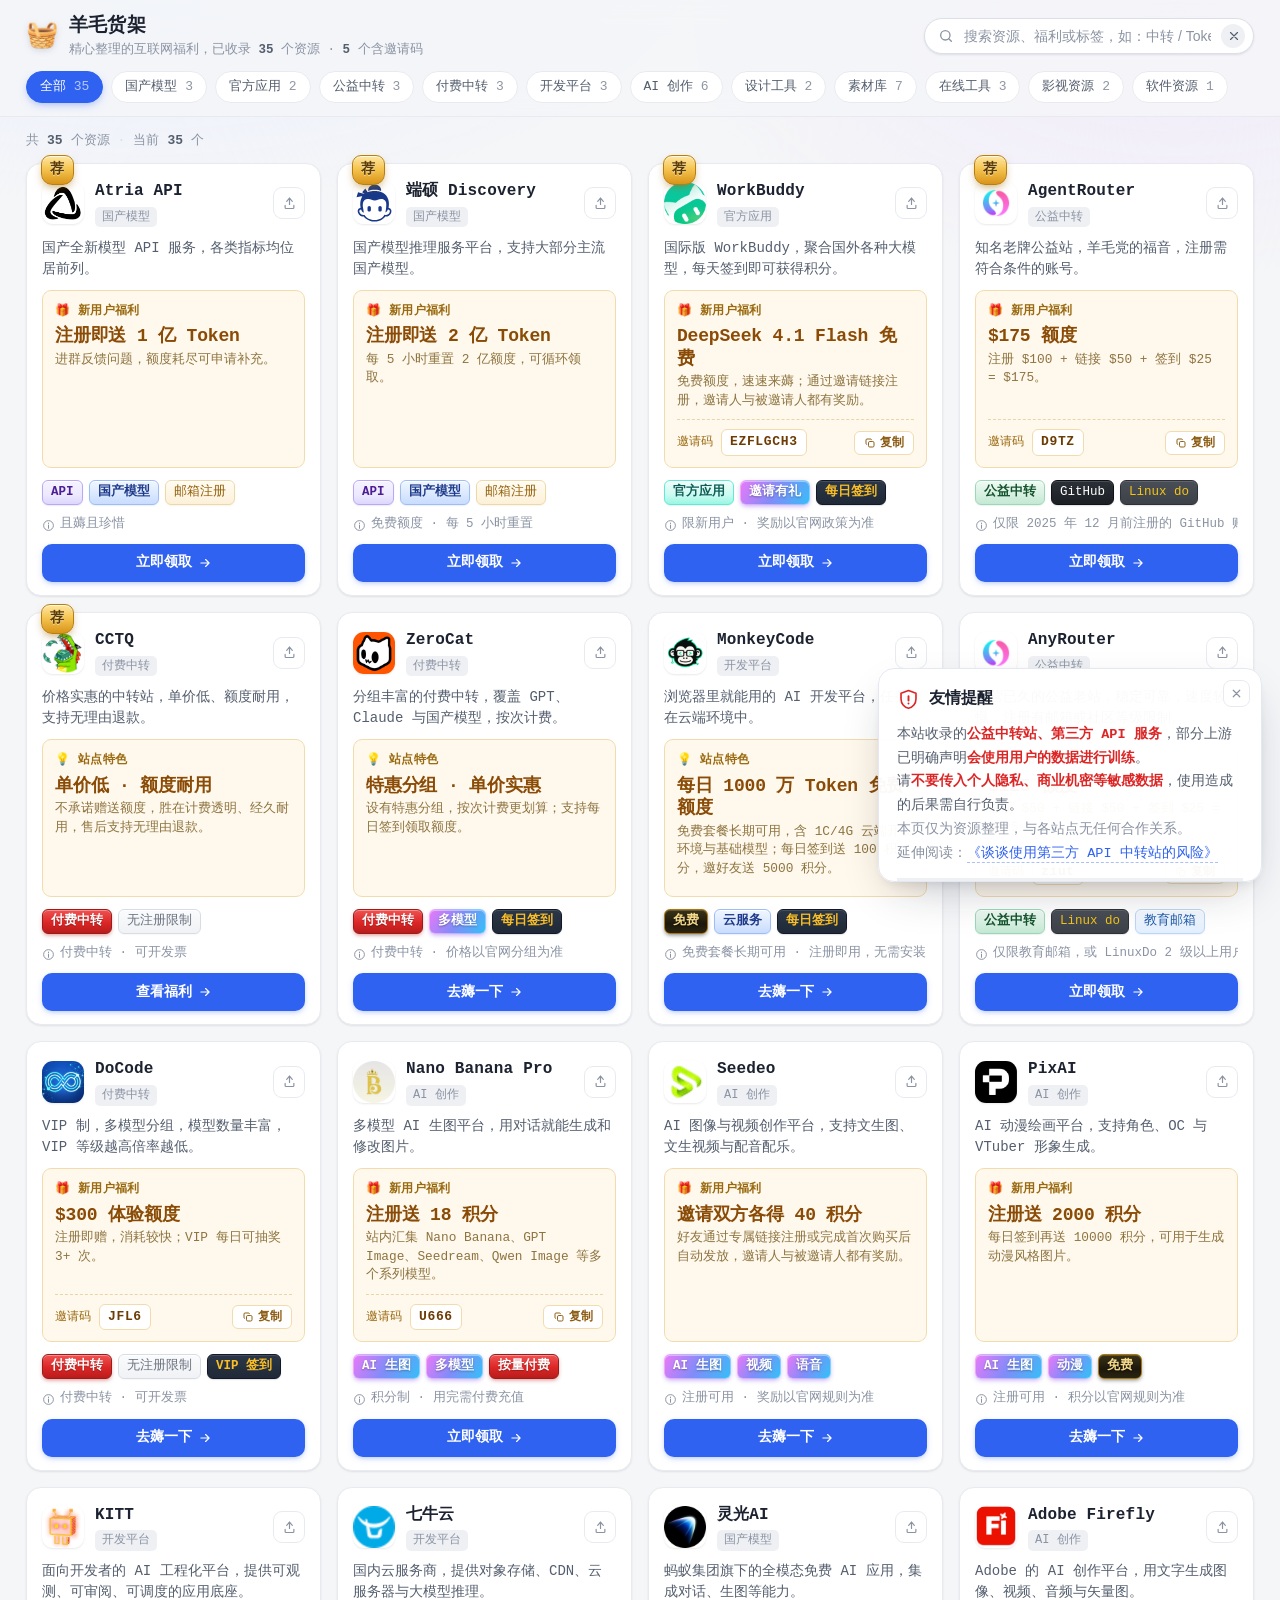
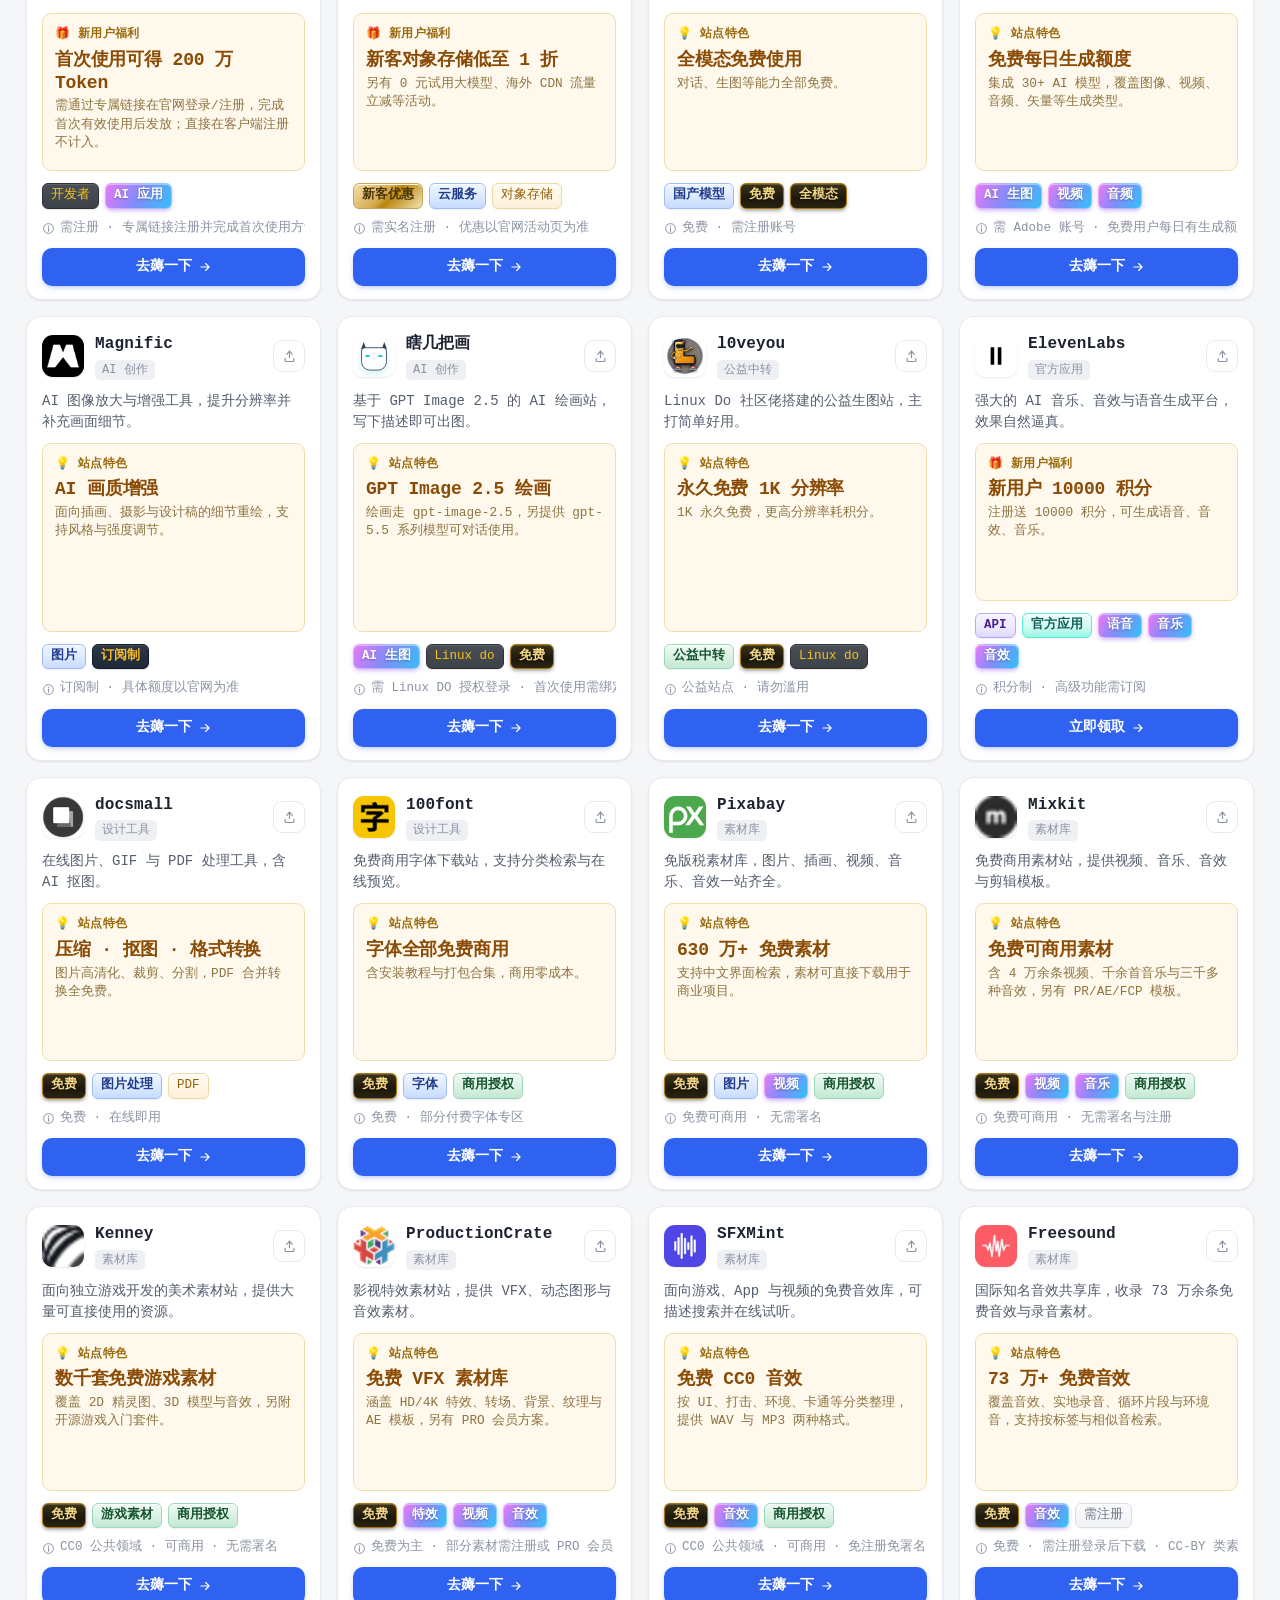
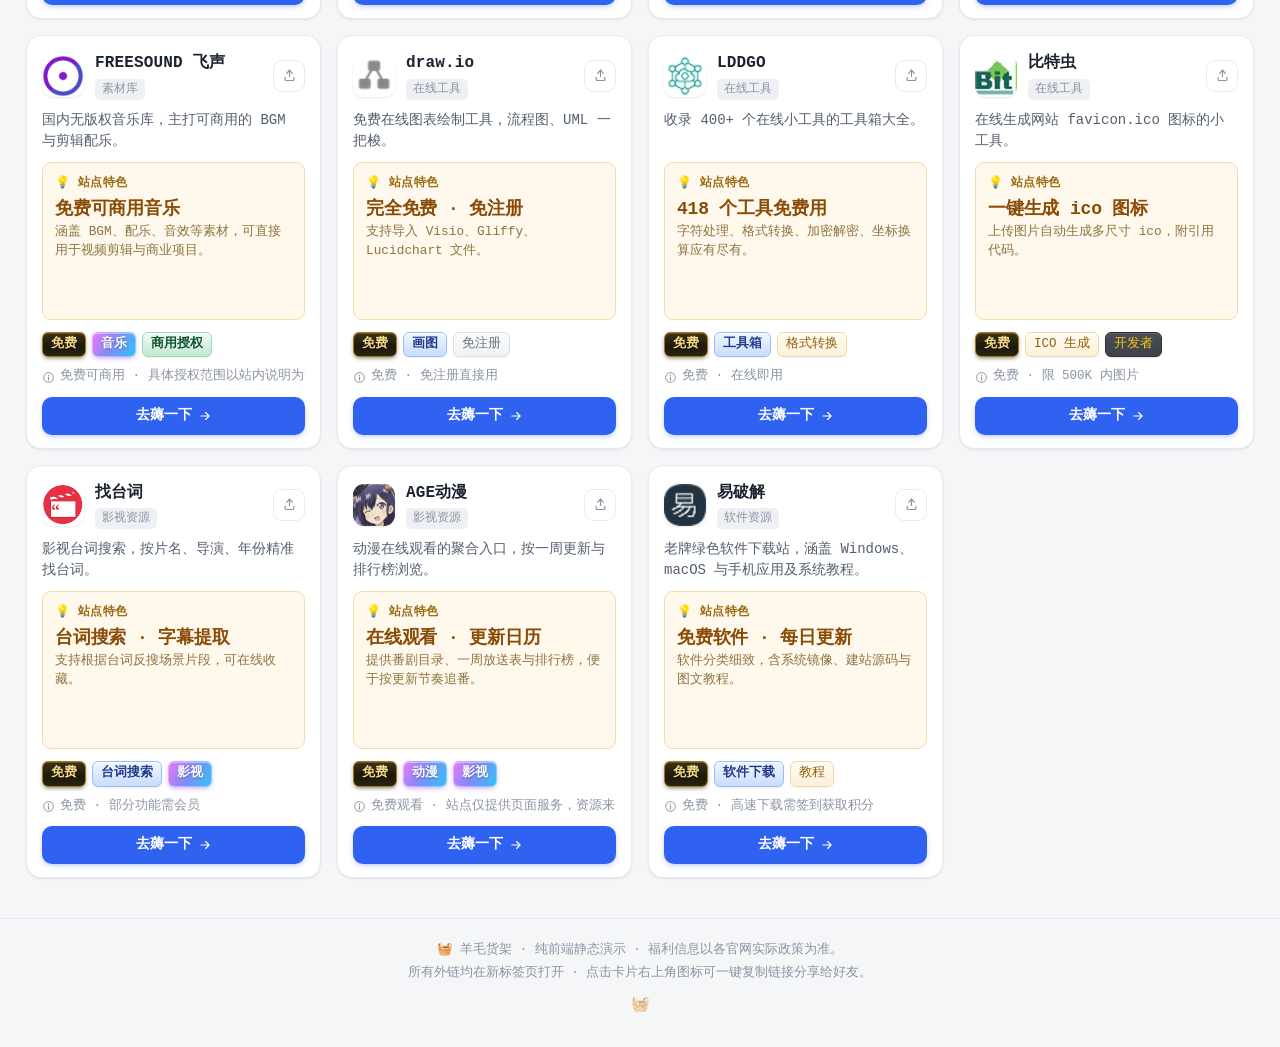
==== index.html @ da510df6 "feat: 新增 ZeroCat 付费中转（第 6 位），修正端硕 Discovery 额度 修正： - 端硕 Discovery 福利由「7 天共 10 亿 Token」改为「注册即送 2 亿 To" ====
<!DOCTYPE html>
<html lang="zh-CN">
<head>
  <meta charset="UTF-8">
  <meta name="viewport" content="width=device-width, initial-scale=1.0">
  <title>羊毛货架 · 精选福利资源导航</title>
  <meta name="description" content="互联网宝藏资源货架，专门收录那些「免费的、便捷的、值得收藏的」好东西：AI 工具与生图、模型 Token、公益中转、开源项目、免费音频素材、软件资源以及各种实用网站。每份资源都尽量整理清楚「是什么 → 能得到什么 → 怎么用」，让找资源这件事简单一点。">
  <link rel="icon" href="data:image/svg+xml,<svg xmlns='http://www.w3.org/2000/svg' viewBox='0 0 100 100'><text y='.9em' font-size='90'>🧺</text></svg>">
  <link rel="stylesheet" href="css/style.css?v=34">
</head>
<body>
  <!-- 顶部栏：保持紧凑，一进来就能看到卡片 -->
  <header class="topbar">
    <div class="topbar__inner">
      <div class="brand">
        <span class="brand__mark">🧺</span>
        <div class="brand__text">
          <h1>羊毛货架</h1>
          <p class="brand__sub">精心整理的互联网福利，<span id="stats"></span></p>
        </div>
      </div>

      <div class="topbar__actions">
        <div class="search">
          <svg class="search__icon" viewBox="0 0 24 24" width="16" height="16" aria-hidden="true">
            <circle cx="11" cy="11" r="7" fill="none" stroke="currentColor" stroke-width="2"/>
            <path d="m20 20-3.5-3.5" stroke="currentColor" stroke-width="2" stroke-linecap="round"/>
          </svg>
          <input id="searchInput" type="search" placeholder="搜索资源、福利或标签，如：中转 / Token / $175" autocomplete="off" aria-label="搜索资源">
          <button class="search__clear" id="searchClear" type="button" aria-label="清空搜索" hidden>
            <svg viewBox="0 0 24 24" width="14" height="14" aria-hidden="true">
              <path d="M6 6l12 12M18 6L6 18" stroke="currentColor" stroke-width="2" stroke-linecap="round"/>
            </svg>
          </button>
        </div>
      </div>
    </div>

    <nav class="chips" id="chips" aria-label="资源分类"></nav>
  </header>

  <main class="wrap">
    <div class="resultbar" id="resultBar"></div>
    <div class="grid" id="grid"></div>

    <div class="empty" id="empty" hidden>
      <svg viewBox="0 0 160 120" width="160" height="120" aria-hidden="true">
        <rect x="20" y="24" width="120" height="80" rx="12" fill="none" stroke="#d7dbe3" stroke-width="2" stroke-dasharray="6 6"/>
        <circle cx="71" cy="62" r="16" fill="none" stroke="#b9c0cc" stroke-width="3"/>
        <path d="m83 74 12 12" stroke="#b9c0cc" stroke-width="3" stroke-linecap="round"/>
        <path d="M64 56h14M64 64h9" stroke="#c9d0db" stroke-width="2.5" stroke-linecap="round"/>
        <circle cx="120" cy="30" r="3" fill="#e2c9a0"/>
        <circle cx="38" cy="98" r="3" fill="#d7c3e0"/>
      </svg>
      <h3>没有找到匹配的福利</h3>
      <p>换个关键词试试，或者浏览全部分类，总能薅到点什么。</p>
      <button class="btn btn--ghost" id="resetFilters" type="button">清空筛选条件</button>
    </div>
  </main>

  <footer class="foot">
    <p>🧺 羊毛货架 · 纯前端静态演示 · 福利信息以各官网实际政策为准。</p>
    <p>所有外链均在新标签页打开 · 点击卡片右上角图标可一键复制链接分享给好友。</p>
    <p><span class="foot__secret" id="secretEntry" role="img" aria-label="羊毛货架">🧺</span></p>
  </footer>

  <div class="toasts" id="toasts" aria-live="polite"></div>

  <!-- 友情提醒：右下角常驻气泡 -->
  <div class="notice-bubble" id="noticeBubble" role="dialog" aria-label="友情提醒" hidden>
    <button class="notice__close" id="noticeClose" type="button" aria-label="关闭提醒">
      <svg viewBox="0 0 24 24" width="13" height="13" aria-hidden="true">
        <path d="M6 6l12 12M18 6L6 18" stroke="currentColor" stroke-width="2.2" stroke-linecap="round"/>
      </svg>
    </button>
    <div class="notice__head">
      <svg class="notice__icon" viewBox="0 0 24 24" width="20" height="20" aria-hidden="true">
        <path d="M12 2.6 4.2 5.5v5.9c0 4.9 3.3 8.9 7.8 9.8 4.5-.9 7.8-4.9 7.8-9.8V5.5L12 2.6z" fill="none" stroke="#dc2626" stroke-width="1.7" stroke-linejoin="round"/>
        <path d="M12 8.6v4.4M12 16.2h.01" stroke="#dc2626" stroke-width="2" stroke-linecap="round"/>
      </svg>
      <span>友情提醒</span>
    </div>
    <p class="notice__body">
      本站收录的<b>公益中转站、第三方 API 服务</b>，部分上游已明确声明<b>会使用用户的数据进行训练</b>。<br>
      请<b>不要传入个人隐私、商业机密等敏感数据</b>，使用造成的后果需自行负责。<br>
      <span class="muted">本页仅为资源整理，与各站点无任何合作关系。</span>
      <br><span class="muted">延伸阅读：</span><a class="notice__link" href="https://xz.aliyun.com/news/92154" target="_blank" rel="noopener noreferrer">《谈谈使用第三方 API 中转站的风险》</a>
    </p>
    <div class="notice__bar"><i id="noticeBar"></i></div>
  </div>

  <script src="js/data.js?v=34"></script>
  <script src="js/app.js?v=34"></script>
</body>
</html>
---- css/style.css ----
/* ============ 设计令牌 ============ */
:root {
  --bg: #f5f6f8;
  --bg-soft: #eef0f4;
  --surface: #ffffff;
  --surface-2: #fbfcfd;

  --border: #e8eaef;
  --border-strong: #dcdfe7;

  --text: #1c2230;
  --text-2: #545e6e;
  --text-3: #8b93a3;

  --primary: #2f62f0;
  --primary-hover: #2451d0;

  --amber-bg: #fff8ec;
  --amber-border: #f2dcae;
  --amber-label: #9a6a10;
  --amber-value: #8a4b06;

  --radius: 15px;
  --radius-sm: 9px;

  --shadow-sm: 0 1px 2px rgba(20, 28, 48, .05), 0 1px 3px rgba(20, 28, 48, .05);
  --shadow-md: 0 2px 4px rgba(20, 28, 48, .05), 0 8px 20px -8px rgba(20, 28, 48, .12);
  --shadow-lg: 0 10px 24px -10px rgba(20, 28, 48, .18), 0 22px 46px -18px rgba(20, 28, 48, .14);

  --ease: cubic-bezier(.34, .8, .36, 1);
}

* { box-sizing: border-box; }

html { -webkit-text-size-adjust: 100%; }

body {
  margin: 0;
  background: var(--bg);
  color: var(--text);
  /* 轻量等宽：全部使用系统内置字体，零网络下载
   * 注意：中文字体必须排在通用族 monospace 之前，否则会被通用族截断，
   * Windows 上会回退到宋体点阵字形，出现锯齿感 */
  font-family: ui-monospace, "SF Mono", SFMono-Regular, "Cascadia Mono", Consolas,
    "Liberation Mono", "PingFang SC", "Microsoft YaHei UI", "Microsoft YaHei",
    "Hiragino Sans GB", "DejaVu Sans Mono", monospace;
  font-size: 15.5px;
  line-height: 1.55;
  -webkit-font-smoothing: antialiased;
  -moz-osx-font-smoothing: grayscale;
  -webkit-text-size-adjust: 100%;
  /* 不使用 text-rendering: geometricPrecision —— 它会关闭字形微调(hinting)，
   * 在 Windows ClearType 下反而使笔画发虚、发毛 */
}

/* 顶部带一层极淡的氛围色，避免纯白单调 */
body::before {
  content: "";
  position: fixed;
  inset: 0;
  pointer-events: none;
  z-index: -1;
  background:
    radial-gradient(900px 420px at 12% -6%, #e8eeff 0%, rgba(232, 238, 255, 0) 62%),
    radial-gradient(820px 400px at 92% 4%, #f0eafa 0%, rgba(240, 234, 250, 0) 60%);
}

h1, h2, h3, p { margin: 0; }
button { font: inherit; color: inherit; }
a { color: inherit; }

:focus-visible {
  outline: 2px solid var(--primary);
  outline-offset: 2px;
  border-radius: 4px;
}

::selection { background: #c9d6ff; }

/* ============ 顶部栏 ============ */
.topbar {
  position: sticky;
  top: 0;
  z-index: 60;
  background: rgba(245, 246, 248, .82);
  backdrop-filter: blur(14px) saturate(1.4);
  -webkit-backdrop-filter: blur(14px) saturate(1.4);
  border-bottom: 1px solid var(--border);
}

.topbar__inner {
  max-width: 1560px;
  margin: 0 auto;
  padding: 12px 26px 10px;
  display: flex;
  align-items: center;
  gap: 20px;
}

.brand {
  display: flex;
  align-items: center;
  gap: 11px;
  min-width: 0;
}

.brand__mark {
  font-size: 26px;
  line-height: 1;
  filter: drop-shadow(0 2px 3px rgba(20, 28, 48, .14));
}

.brand__text h1 {
  font-size: 19px;
  font-weight: 700;
  letter-spacing: .01em;
  white-space: nowrap;
}

.brand__sub {
  font-size: 12.5px;
  color: var(--text-3);
  white-space: nowrap;
  overflow: hidden;
  text-overflow: ellipsis;
}

.brand__sub b {
  color: var(--text-2);
  font-weight: 600;
}

.topbar__actions {
  margin-left: auto;
  display: flex;
  align-items: center;
  gap: 10px;
  flex: 0 0 auto;
}

/* 搜索框 */
.search {
  position: relative;
  display: flex;
  align-items: center;
  width: 330px;
  max-width: 40vw;
  background: var(--surface);
  border: 1px solid var(--border-strong);
  border-radius: 999px;
  box-shadow: var(--shadow-sm);
  transition: border-color .18s var(--ease), box-shadow .18s var(--ease);
}

.search:focus-within {
  border-color: var(--primary);
  box-shadow: 0 0 0 3px rgba(47, 98, 240, .14), var(--shadow-sm);
}

.search__icon {
  margin-left: 13px;
  color: var(--text-3);
  flex: 0 0 auto;
}

.search input {
  flex: 1 1 auto;
  min-width: 0;
  border: 0;
  background: transparent;
  padding: 9px 10px;
  font-size: 14px;
  color: var(--text);
}

.search input:focus { outline: none; }
.search input::placeholder { color: var(--text-3); }
.search input::-webkit-search-cancel-button { display: none; }

.search__clear {
  display: grid;
  place-items: center;
  width: 24px;
  height: 24px;
  margin-right: 8px;
  border: 0;
  border-radius: 50%;
  background: var(--bg-soft);
  color: var(--text-2);
  cursor: pointer;
  transition: background .15s, transform .15s;
}
.search__clear:hover { background: #e3e7ee; transform: scale(1.08); }
.search__clear:active { transform: scale(.92); }

/* 分类筛选条 */
.chips {
  max-width: 1560px;
  margin: 0 auto;
  padding: 0 26px 13px;
  display: flex;
  gap: 8px;
  overflow-x: auto;
  scrollbar-width: none;
}
.chips::-webkit-scrollbar { display: none; }

.chip {
  flex: 0 0 auto;
  height: 32px;
  padding: 0 13px;
  border: 1px solid var(--border);
  border-radius: 999px;
  background: var(--surface);
  color: var(--text-2);
  font-size: 13px;
  font-weight: 500;
  cursor: pointer;
  white-space: nowrap;
  transition: all .16s var(--ease);
}
.chip:hover { border-color: var(--border-strong); color: var(--text); transform: translateY(-1px); }
.chip:active { transform: translateY(0) scale(.96); }
.chip--active {
  background: var(--primary);
  border-color: var(--primary);
  color: #fff;
  box-shadow: 0 3px 10px -3px rgba(47, 98, 240, .55);
}
.chip--active:hover { background: var(--primary-hover); color: #fff; }

/* ============ 主区 ============ */
.wrap {
  max-width: 1560px;
  margin: 0 auto;
  padding: 14px 26px 40px;
}

.resultbar {
  display: flex;
  align-items: baseline;
  gap: 8px;
  margin-bottom: 12px;
  font-size: 13px;
  color: var(--text-3);
}
.resultbar b { color: var(--text-2); font-weight: 600; }
.resultbar .dot { color: var(--border-strong); }

.grid {
  display: grid;
  grid-template-columns: repeat(auto-fill, minmax(278px, 1fr));
  gap: 16px;
}

/* ============ 卡片 ============ */
.card {
  position: relative;
  display: flex;
  flex-direction: column;
  padding: 15px 15px 13px;
  background: var(--surface);
  border: 1px solid var(--border);
  border-radius: var(--radius);
  box-shadow: var(--shadow-sm);
  transition: transform .2s var(--ease), box-shadow .2s var(--ease), border-color .2s var(--ease);
}

/* 仅首次加载时播放入场动画，避免每次筛选都重播 */
.grid--animate .card { animation: cardIn .34s var(--ease) both; }

@keyframes cardIn {
  from { opacity: 0; transform: translateY(8px); }
  to { opacity: 1; transform: none; }
}

.card::after {
  content: "";
  position: absolute;
  inset: 0;
  border-radius: var(--radius);
  pointer-events: none;
  box-shadow: var(--shadow-lg);
  opacity: 0;
  transition: opacity .2s var(--ease);
}

/* 荐徽标：金属质感挂签 + 微光扫过 */
.card__pick {
  position: absolute;
  top: -9px;
  left: 14px;
  z-index: 3;
  min-width: 32px;
  height: 30px;
  padding: 0 8px;
  display: flex;
  align-items: center;
  justify-content: center;
  border-radius: 9px 9px 11px 11px;
  background: linear-gradient(180deg, #ffe7a3 0%, #f4c34e 48%, #d9941a 100%);
  border: 1px solid #b87f0e;
  color: #5a3a05;
  font-size: 14px;
  font-weight: 800;
  letter-spacing: 1px;
  text-shadow: 0 1px 0 rgba(255, 255, 255, .55);
  box-shadow: 0 4px 10px -3px rgba(160, 105, 5, .65), inset 0 1px 0 rgba(255, 255, 255, .75);
  overflow: hidden;
  pointer-events: none;
}
.card__pick::before {
  content: "";
  position: absolute;
  inset: 0;
  background: linear-gradient(105deg, transparent 32%, rgba(255, 255, 255, .9) 48%, rgba(255, 255, 255, .2) 56%, transparent 72%);
  transform: translateX(-130%);
  animation: pickShine 3.4s var(--ease) infinite;
}
@keyframes pickShine {
  0%, 58% { transform: translateX(-130%); }
  100% { transform: translateX(130%); }
}

.card:hover {
  transform: translateY(-4px);
  border-color: #d8dce6;
}
.card:hover::after { opacity: 1; }

.card__head {
  display: flex;
  align-items: center;
  gap: 11px;
}

.logo {
  position: relative;
  flex: 0 0 auto;
  width: 42px;
  height: 42px;
  border-radius: 11px;
  display: grid;
  place-items: center;
  font-size: 16px;
  font-weight: 800;
  letter-spacing: .02em;
  color: #fff;
  background: var(--c, #5b6b8c);
  box-shadow: 0 3px 8px -2px color-mix(in srgb, var(--c, #5b6b8c) 65%, transparent);
  user-select: none;
  overflow: hidden;
}
.logo--glyph { font-size: 19px; font-weight: 700; }
.logo--img { background: var(--surface); box-shadow: var(--shadow-sm); }
/* 绝对定位让图片盒子恒等于图标框尺寸：
 * 若用 height:100%，遇到竖长比例的图标（如 130×150 的 SVG）百分比高度无法解析，
 * 浏览器会退回按宽高比推算高度，导致图片超出图标框被裁切 */
.logo__img {
  position: absolute;
  inset: 0;
  width: 100%;
  height: 100%;
  object-fit: contain;
  display: block;
}

.card__title { min-width: 0; flex: 1 1 auto; }
.card__title h3 {
  font-size: 16px;
  font-weight: 650;
  letter-spacing: .01em;
  white-space: nowrap;
  overflow: hidden;
  text-overflow: ellipsis;
}
.card__cat {
  display: inline-flex;
  align-items: center;
  font-size: 12px;
  color: var(--text-3);
  background: var(--bg-soft);
  border-radius: 5px;
  padding: 1px 7px;
  margin-top: 3px;
}

/* 分享按钮 */
.share {
  flex: 0 0 auto;
  width: 32px;
  height: 32px;
  display: grid;
  place-items: center;
  border: 1px solid var(--border);
  border-radius: 9px;
  background: var(--surface);
  color: var(--text-3);
  cursor: pointer;
  transition: all .18s var(--ease);
}
.share:hover {
  border-color: #b9c8f5;
  color: var(--primary);
  background: #eef2fe;
  transform: translateY(-1px);
}
.share:active { transform: scale(.9); }
.share.pop { animation: sharePop .4s var(--ease); }
@keyframes sharePop {
  0% { transform: scale(1); }
  35% { transform: scale(1.28); }
  60% { transform: scale(.94); }
  100% { transform: scale(1); }
}

/* 简介：固定两行高度，超出省略 */
.desc {
  margin-top: 10px;
  height: 42px; /* 2 行 × 1.5 行距 */
  font-size: 14px;
  color: var(--text-2);
  line-height: 1.5;
  display: -webkit-box;
  -webkit-line-clamp: 2;
  -webkit-box-orient: vertical;
  overflow: hidden;
}

/* 福利高亮区：所有卡片等高 */
.perk {
  margin-top: 10px;
  /* flex 撑满卡片剩余空间，让同一行卡片的福利框底边对齐；
   * 用 min-height 而非固定 height，说明较长的卡片才不会把邀请码挤出框外 */
  flex: 1 0 auto;
  min-height: 158px;
  padding: 11px 12px;
  background: var(--amber-bg);
  border: 1px solid var(--amber-border);
  border-radius: var(--radius-sm);
  display: flex;
  flex-direction: column;
}

.perk__label {
  display: flex;
  align-items: center;
  gap: 5px;
  font-size: 12px;
  font-weight: 700;
  letter-spacing: .03em;
  color: var(--amber-label);
}

.perk__value {
  margin-top: 5px;
  font-size: 18px;
  font-weight: 750;
  letter-spacing: -.01em;
  color: var(--amber-value);
  line-height: 1.25;
}

.perk__note {
  margin-top: 3px;
  flex: 1 1 auto;
  font-size: 12.8px;
  color: #8d7440;
  line-height: 1.45;
}

.perk__code {
  margin-top: 9px;
  padding-top: 9px;
  border-top: 1px dashed #e8d5a8;
  display: flex;
  align-items: center;
  gap: 8px;
  font-size: 12px;
  color: var(--amber-label);
}
.perk__code code {
  font-family: "SF Mono", ui-monospace, "Cascadia Mono", Consolas, monospace;
  font-size: 13px;
  font-weight: 700;
  letter-spacing: .05em;
  color: #6d3b04;
  background: #fff;
  border: 1px solid var(--amber-border);
  border-radius: 6px;
  padding: 2px 8px;
}
.copy {
  margin-left: auto;
  display: inline-flex;
  align-items: center;
  gap: 4px;
  height: 24px;
  padding: 0 9px;
  border: 1px solid var(--amber-border);
  border-radius: 6px;
  background: #fff;
  color: #8a5a10;
  font-size: 11.5px;
  font-weight: 600;
  cursor: pointer;
  transition: all .16s var(--ease);
}
.copy:hover { background: #fdf3df; border-color: #e0bd76; color: #6d3b04; }
.copy:active { transform: scale(.95); }
.copy.copied {
  background: #eaf7ee;
  border-color: #a8d8b8;
  color: #25834a;
}

/* 标签 */
.tags {
  margin-top: 12px;
  display: flex;
  flex-wrap: wrap;
  gap: 6px;
}
.tag {
  font-size: 12.5px;
  cursor: default;
  color: var(--text-2);
  background: linear-gradient(180deg, #ffffff 0%, var(--bg-soft) 100%);
  border: 1px solid var(--border);
  border-radius: 6px;
  padding: 2px 8px;
  box-shadow: inset 0 1px 0 rgba(255, 255, 255, .9), 0 1px 2px -1px rgba(20, 28, 48, .1);
  transition: color .15s, background .15s, border-color .15s, box-shadow .15s;
}
.card:hover .tag { border-color: #dde1ea; }

/* —— 主分类标签（层级体系，固定位于各卡片标签列最前）—— */
/* API：父级标签，涵盖官方 API 与公益/中转 API */
.tag--api {
  background: linear-gradient(180deg, #f5f3ff 0%, #ede9fe 60%, #ddd6fe 100%);
  border-color: #b9a8f5;
  color: #4c1d95;
  font-weight: 650;
  box-shadow: inset 0 1px 0 rgba(255, 255, 255, .85), 0 1px 2px -1px rgba(76, 29, 149, .3);
}
.tag--api:hover { background: linear-gradient(180deg, #f7f5ff 0%, #f0ecff 60%, #e2dbff 100%); }

/* 官方应用：官方出品，非中转站 */
.tag--official {
  background: linear-gradient(180deg, #f0fdfa 0%, #ccfbf1 60%, #99f6e4 100%);
  border-color: #5eead4;
  color: #115e59;
  font-weight: 600;
  box-shadow: inset 0 1px 0 rgba(255, 255, 255, .85), 0 1px 2px -1px rgba(17, 94, 89, .25);
}
.tag--official:hover { background: linear-gradient(180deg, #f2fdfb 0%, #d6fdf3 60%, #a9f8e8 100%); }

/* —— 特色标签：每个平台独立配色 —— */
.tag--github {
  background: linear-gradient(180deg, #2b3038 0%, #1c1f24 100%);
  border-color: #0f1216;
  color: #fff;
  box-shadow: inset 0 1px 0 rgba(255, 255, 255, .14), 0 1px 2px -1px rgba(0, 0, 0, .4);
}
.tag--github:hover { background: linear-gradient(180deg, #353b45 0%, #23272e 100%); }

.tag--linuxdo {
  background: linear-gradient(180deg, #4a4f57 0%, #3d4148 100%);
  border-color: #2d3036;
  color: #f5c518;
  box-shadow: inset 0 1px 0 rgba(255, 255, 255, .12), 0 1px 2px -1px rgba(0, 0, 0, .35);
}
.tag--linuxdo:hover { background: linear-gradient(180deg, #565c66 0%, #474c54 100%); }

/* 金卡标签：金属渐变 + 微光扫过（保留备选，当前未启用） */
.tag--gold {
  background: linear-gradient(135deg, #f6e0a8 0%, #d4a84b 45%, #b8860b 55%, #f3e2b3 100%);
  border-color: #c9a45c;
  color: #4a3408;
  font-weight: 650;
  position: relative;
  overflow: hidden;
}
.tag--gold::before {
  content: "";
  position: absolute;
  inset: 0;
  background: linear-gradient(105deg, transparent 30%, rgba(255, 255, 255, .75) 48%, rgba(255, 255, 255, .2) 52%, transparent 70%);
  transform: translateX(-120%);
  animation: goldShine 3.2s var(--ease) infinite;
}
@keyframes goldShine {
  0%, 60% { transform: translateX(-120%); }
  100% { transform: translateX(120%); }
}

/* 公益标签：绿色卡片质感 */
.tag--green {
  background: linear-gradient(180deg, #f0faf4 0%, #d6f0e1 60%, #c4e8d3 100%);
  border-color: #9bd8b8;
  color: #14532d;
  font-weight: 600;
  box-shadow: inset 0 1px 0 rgba(255, 255, 255, .8), 0 1px 2px -1px rgba(20, 83, 45, .25);
}

/* 免费标签：黑金卡特效 */
.tag--blackgold {
  background: linear-gradient(180deg, #3a3218 0%, #1c180c 60%, #2a2410 100%);
  border-color: #a8780f;
  color: #f5d98a;
  font-weight: 650;
  position: relative;
  overflow: hidden;
  text-shadow: 0 1px 1px rgba(0, 0, 0, .5);
  box-shadow: inset 0 1px 0 rgba(255, 220, 140, .22), 0 2px 4px -1px rgba(0, 0, 0, .5);
}
.tag--blackgold::before {
  content: "";
  position: absolute;
  inset: 0;
  background: linear-gradient(105deg, transparent 32%, rgba(255, 215, 130, .55) 48%, rgba(255, 235, 190, .25) 54%, transparent 70%);
  transform: translateX(-120%);
  animation: goldShine 3.6s var(--ease) infinite;
}

/* 炫彩标签：流动渐变底 */
.tag--holographic {
  background: linear-gradient(120deg, #e879f9, #818cf8, #38bdf8, #f472b6, #e879f9);
  background-size: 220% 100%;
  border-color: rgba(255, 255, 255, .35);
  color: #fff;
  font-weight: 650;
  animation: holoFlow 5s linear infinite;
  text-shadow: 0 1px 2px rgba(0, 0, 0, .3);
  box-shadow: inset 0 1px 0 rgba(255, 255, 255, .4), 0 2px 5px -1px rgba(124, 58, 237, .45);
}
@keyframes holoFlow {
  0% { background-position: 0% 50%; }
  100% { background-position: 220% 50%; }
}

.tag--free {
  background: #e9f7ef;
  border-color: #b8e2c9;
  color: #1d7a44;
}

/* 国产模型标签：蓝色卡片质感 */
.tag--model {
  background: linear-gradient(180deg, #f0f6ff 0%, #d9e7ff 60%, #c8dcff 100%);
  border-color: #9dbdf5;
  color: #1e3a8a;
  font-weight: 600;
  box-shadow: inset 0 1px 0 rgba(255, 255, 255, .85), 0 1px 2px -1px rgba(30, 58, 138, .25);
}
.tag--email {
  background: linear-gradient(180deg, #fffcf3 0%, #fdf0d8 100%);
  border-color: #ecd9a8;
  color: #92600a;
  box-shadow: inset 0 1px 0 rgba(255, 255, 255, .85), 0 1px 2px -1px rgba(146, 96, 10, .22);
}
.tag--edu {
  background: linear-gradient(180deg, #f6faff 0%, #e2effe 100%);
  border-color: #bcd6f5;
  color: #1e5aab;
  box-shadow: inset 0 1px 0 rgba(255, 255, 255, .85), 0 1px 2px -1px rgba(30, 90, 171, .22);
}
.tag--vip {
  background: linear-gradient(180deg, #2b3748 0%, #1f2937 100%);
  border-color: #111827;
  color: #fbbf24;
  font-weight: 650;
  box-shadow: inset 0 1px 0 rgba(255, 255, 255, .12), 0 1px 2px -1px rgba(0, 0, 0, .4);
}
.tag--nolimit {
  background: linear-gradient(180deg, #fafbfc 0%, #f0f2f5 100%);
  border-color: #d8dde5;
  color: #6b7280;
  box-shadow: inset 0 1px 0 rgba(255, 255, 255, .9), 0 1px 2px -1px rgba(0, 0, 0, .1);
}

/* 付费标签：红色立体按钮 */
.tag--paid {
  background: linear-gradient(180deg, #f05252 0%, #dc2626 55%, #b91c1c 100%);
  border-color: #991b1b;
  color: #fff;
  font-weight: 650;
  text-shadow: 0 1px 1px rgba(0, 0, 0, .28);
  box-shadow: inset 0 1px 0 rgba(255, 255, 255, .35), 0 2px 4px -1px rgba(185, 28, 28, .5);
}
.tag--paid:hover { background: linear-gradient(180deg, #f26262 0%, #e23434 55%, #c12121 100%); }

/* 限制条件：过长时不换行也不省略，超出部分以滚动字幕呈现（逻辑见 app.js）*/
.cond {
  margin-top: 10px;
  display: flex;
  align-items: center;
  gap: 5px;
  font-size: 12.5px;
  color: var(--text-3);
  line-height: 1.45;
}
.cond > svg { flex: none; }
/* 裁剪视口从图标右侧开始，文字滚动时才不会压到图标上 */
.cond__clip {
  flex: 1 1 auto;
  min-width: 0;
  overflow: hidden;
}
/* 滚动轨道：宽度取内容实际宽度，不受裁剪视口约束 */
.cond__track {
  display: flex;
  width: max-content;
}
/* 单份文案 + 尾部间隔（4 个空格宽），两份首尾相接即可无缝循环 */
.cond__chunk {
  flex: none;
  padding-right: 4ch;
}
.cond__text { white-space: nowrap; }
/* 无障碍：系统开启「减少动态效果」时回退为折行显示，保证内容仍可读 */
.cond--wrap .cond__clip { overflow: visible; }
.cond--wrap .cond__track { display: block; width: auto; }
.cond--wrap .cond__chunk { padding-right: 0; }
.cond--wrap .cond__text { white-space: normal; }
.cond svg { flex: 0 0 auto; margin-top: 2px; }

/* 卡片底部：CTA */
.card__foot {
  margin-top: auto;
  padding-top: 11px;
  display: flex;
  align-items: center;
  gap: 9px;
}

.btn {
  flex: 1 1 auto;
  display: inline-flex;
  align-items: center;
  justify-content: center;
  gap: 6px;
  height: 38px;
  border: 0;
  border-radius: 10px;
  background: var(--primary);
  color: #fff;
  font-size: 14px;
  font-weight: 600;
  text-decoration: none;
  cursor: pointer;
  box-shadow: 0 2px 6px -2px rgba(47, 98, 240, .5);
  transition: background .16s var(--ease), transform .12s var(--ease), box-shadow .16s var(--ease);
}
.btn:hover { background: var(--primary-hover); transform: translateY(-1px); box-shadow: 0 5px 14px -4px rgba(47, 98, 240, .6); }
.btn:active { transform: translateY(0) scale(.975); }
.btn svg { transition: transform .16s var(--ease); }
.btn:hover svg { transform: translateX(2px); }

.btn--ghost {
  flex: 0 0 auto;
  background: var(--surface);
  color: var(--text-2);
  border: 1px solid var(--border-strong);
  box-shadow: var(--shadow-sm);
}
.btn--ghost:hover { background: var(--surface-2); color: var(--text); border-color: var(--border-strong); box-shadow: var(--shadow-md); }

/* ============ 空状态 ============ */
.empty {
  min-height: calc(100vh - 240px);
  padding: 40px 20px 48px;
  display: flex;
  flex-direction: column;
  align-items: center;
  justify-content: center;
  text-align: center;
}
/* display:flex 会覆盖 hidden 属性，需显式声明 */
.empty[hidden] { display: none; }
.empty svg { display: block; margin: 0 auto 14px; }
.empty h3 {
  font-size: 17px;
  font-weight: 650;
  color: var(--text);
}
.empty p {
  margin-top: 6px;
  font-size: 13.5px;
  color: var(--text-3);
}
.empty .btn { margin-top: 18px; padding: 0 22px; flex: 0 0 auto; }

/* ============ 页脚 ============ */
.foot {
  border-top: 1px solid var(--border);
  padding: 22px 26px 30px;
  text-align: center;
  color: var(--text-3);
  font-size: 12.5px;
}
.foot p + p { margin-top: 4px; }
/* 隐蔽入口：看起来只是个装饰图标，连续点按 5 下才进入管理台 */
.foot__secret {
  display: inline-block;
  margin-top: 6px;
  font-size: 15px;
  opacity: .55;
  cursor: default;
  user-select: none;
  -webkit-user-select: none;
  transition: opacity .2s, transform .15s;
}
.foot__secret:hover { opacity: .9; }
.foot__secret.tap { transform: scale(1.25); opacity: 1; }
.foot__secret.ready {
  opacity: 1;
  animation: secretPulse .7s var(--ease) infinite;
}
@keyframes secretPulse {
  0%, 100% { transform: scale(1); }
  50% { transform: scale(1.18); }
}

/* ============ Toast：右上角浅色小气泡 ============ */
.toasts {
  position: fixed;
  z-index: 100;
  top: 16px;
  right: 16px;
  display: flex;
  flex-direction: column;
  gap: 8px;
  pointer-events: none;
}
.toast {
  display: inline-flex;
  align-items: center;
  gap: 8px;
  max-width: min(92vw, 340px);
  padding: 9px 14px;
  background: rgba(255, 255, 255, .96);
  color: var(--text);
  border: 1px solid var(--border);
  border-radius: 999px;
  font-size: 13px;
  font-weight: 500;
  box-shadow: 0 6px 20px -6px rgba(20, 28, 48, .18), 0 2px 6px -2px rgba(20, 28, 48, .1);
  animation: toastIn .26s var(--ease) both;
  backdrop-filter: blur(8px);
  -webkit-backdrop-filter: blur(8px);
}
.toast.out { animation: toastOut .22s var(--ease) both; }
.toast .ico { font-size: 14px; line-height: 1; }
@keyframes toastIn {
  from { opacity: 0; transform: translateX(24px) scale(.96); }
  to { opacity: 1; transform: none; }
}
@keyframes toastOut {
  to { opacity: 0; transform: translateX(20px) scale(.97); }
}

/* ============ 友情提醒：右下角常驻气泡 ============ */
.notice-bubble {
  position: fixed;
  right: 18px;
  bottom: 18px;
  z-index: 200;
  width: 384px;
  max-width: calc(100vw - 24px);
  background: rgba(255, 255, 255, .97);
  border: 1px solid #e4e8f0;
  border-radius: 16px;
  box-shadow: 0 18px 44px -16px rgba(20, 28, 48, .3), 0 6px 16px -8px rgba(20, 28, 48, .16);
  padding: 18px 18px 0;
  overflow: hidden;
  /* 入场：右下滑入回弹 → 落位 → 左右摇摆；同时叠四轮红色扩散环抓余光 */
  animation:
    noticeIn 2.1s var(--ease) both,
    noticePulse 1s ease-out .4s 4 forwards;
}
.notice-bubble[hidden] { display: none; }
.notice-bubble.out { animation: noticeOut .22s var(--ease) both; }

@keyframes noticeIn {
  /* 1. 从右下角滑入，带弹性过冲 */
  0%   { opacity: 0; transform: translate(44px, 30px) scale(.88); }
  36%  { opacity: 1; transform: translate(-8px, -4px) scale(1.045); }
  44%  { transform: translate(3px, 1px) scale(.995); }
  50%  { transform: none; }
  /* 2. 停顿一拍后左右摇摆，余光也能察觉 */
  58%  { transform: translateX(-14px) rotate(-2deg); }
  65%  { transform: translateX(12px) rotate(1.7deg); }
  72%  { transform: translateX(-8px) rotate(-1.1deg); }
  79%  { transform: translateX(5px) rotate(.7deg); }
  86%  { transform: translateX(-2.5px) rotate(-.35deg); }
  100% { transform: none; }
}

/* 扩散环：红色柔光向外扩散两轮，最容易被余光捕捉 */
@keyframes noticePulse {
  0% {
    box-shadow:
      0 18px 44px -16px rgba(20, 28, 48, .3),
      0 6px 16px -8px rgba(20, 28, 48, .16),
      0 0 0 0 rgba(220, 38, 38, .45);
  }
  45% {
    box-shadow:
      0 18px 44px -16px rgba(20, 28, 48, .3),
      0 6px 16px -8px rgba(20, 28, 48, .16),
      0 0 26px 9px rgba(220, 38, 38, .62);
  }
  100% {
    box-shadow:
      0 18px 44px -16px rgba(20, 28, 48, .3),
      0 6px 16px -8px rgba(20, 28, 48, .16),
      0 0 34px 16px rgba(220, 38, 38, 0);
  }
}
@keyframes noticeOut {
  to { opacity: 0; transform: translateY(10px) scale(.98); }
}

.notice__close {
  position: absolute;
  top: 11px;
  right: 11px;
  width: 27px;
  height: 27px;
  display: grid;
  place-items: center;
  border: 1px solid var(--border);
  border-radius: 8px;
  background: var(--surface);
  color: var(--text-3);
  cursor: pointer;
  transition: all .15s var(--ease);
}
.notice__close:hover { color: #dc2626; border-color: #f3b8b8; background: #fef2f2; transform: scale(1.08); }
.notice__close:active { transform: scale(.92); }

.notice__head {
  display: flex;
  align-items: center;
  gap: 9px;
  font-size: 16px;
  font-weight: 700;
  color: var(--text);
}
/* 盾牌图标：与气泡摇摆同步晃一下，像敲响铃铛 */
.notice__icon {
  flex: none;
  width: 23px;
  height: 23px;
  transform-origin: 50% 16%;
  animation: noticeBell 1.05s var(--ease) .95s;
}
@keyframes noticeBell {
  0%, 100% { transform: rotate(0) scale(1); }
  12%  { transform: rotate(-17deg) scale(1.18); }
  28%  { transform: rotate(14deg) scale(1.13); }
  44%  { transform: rotate(-10deg) scale(1.08); }
  60%  { transform: rotate(6deg) scale(1.03); }
  76%  { transform: rotate(-3deg) scale(1.01); }
  90%  { transform: rotate(1.5deg) scale(1); }
}
.notice__body {
  margin-top: 11px;
  font-size: 13.6px;
  line-height: 1.75;
  color: var(--text-2);
}
.notice__body b {
  color: #dc2626;
  font-weight: 700;
}
.notice__body .muted { color: var(--text-3); }
.notice__link {
  color: var(--primary);
  text-decoration: none;
  border-bottom: 1px dashed rgba(47, 98, 240, .4);
  padding-bottom: 1px;
  transition: color .15s, border-color .15s;
}
.notice__link:hover { color: var(--primary-hover); border-color: var(--primary); }

.notice__bar {
  margin-top: 13px;
  height: 3px;
  background: var(--bg-soft);
}
.notice__bar i {
  display: block;
  height: 100%;
  width: 100%;
  background: linear-gradient(90deg, #2f62f0, #6d8bf5);
  transform-origin: left center;
  animation: noticeCountdown 30s linear both;
}
@keyframes noticeCountdown {
  from { transform: scaleX(1); }
  to { transform: scaleX(0); }
}

@media (max-width: 560px) {
  .notice-bubble { right: 10px; bottom: 10px; width: calc(100vw - 20px); }
}

/* ============ 响应式 ============ */
@media (max-width: 1080px) {
  .search { width: 250px; }
}

@media (max-width: 860px) {
  .topbar__inner {
    flex-wrap: wrap;
    padding: 12px 18px 10px;
    gap: 12px;
  }
  .topbar__actions { margin-left: 0; width: 100%; }
  .search { width: 100%; max-width: none; flex: 1 1 auto; }
  .wrap { padding: 14px 18px 36px; }
  .chips { padding: 0 18px 12px; }
  .grid { grid-template-columns: repeat(auto-fill, minmax(255px, 1fr)); gap: 13px; }
}

@media (max-width: 560px) {
  body { font-size: 14.5px; }
  .brand__sub { display: none; }
  .grid { grid-template-columns: 1fr; }
  .toasts { bottom: 14px; }
}

@media (prefers-reduced-motion: reduce) {
  *, *::after { animation-duration: .01ms !important; transition-duration: .01ms !important; }
}

/* —— 渲染性能优化（不改变视觉）—— */
/* 卡片进入视口时毫秒级悬停提示，降低 GPU 合成开销 */
@media (hover: hover) {
  .card { will-change: transform; }
  .card:not(:hover) { will-change: auto; }
}
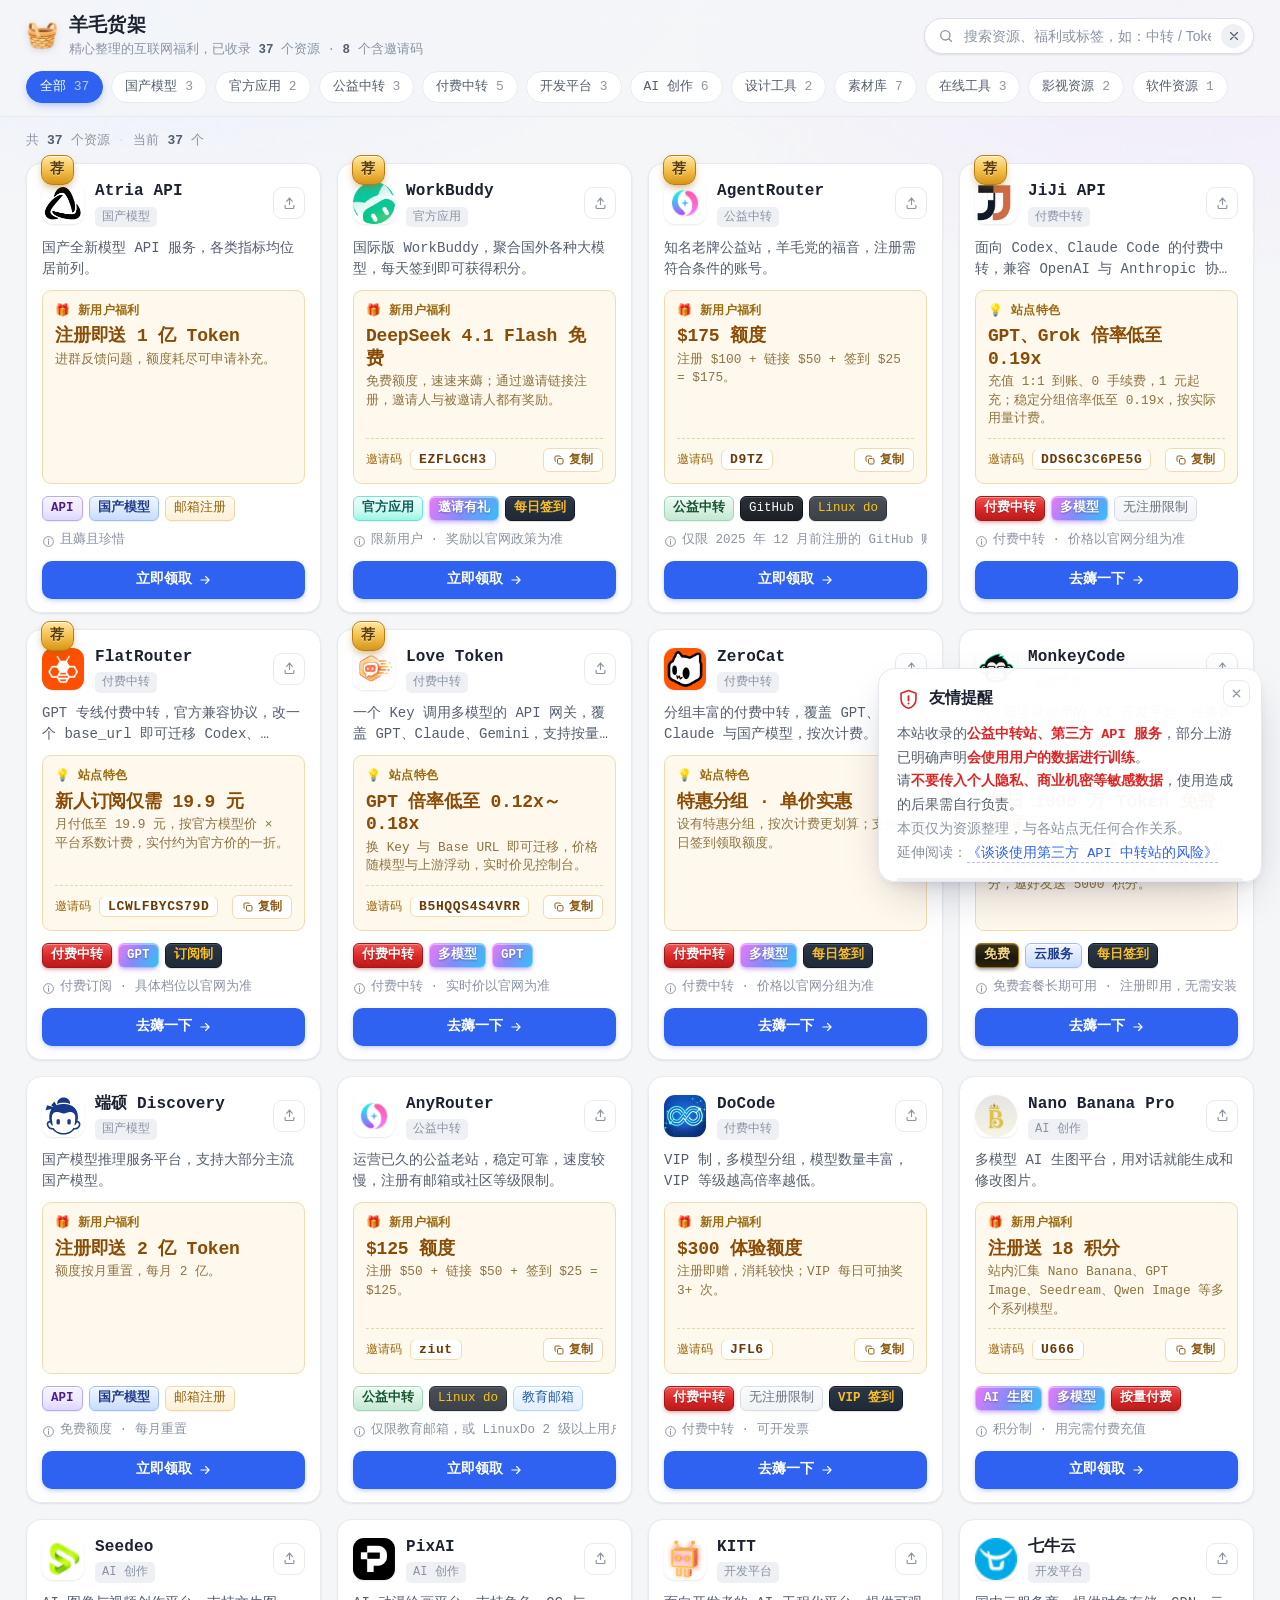
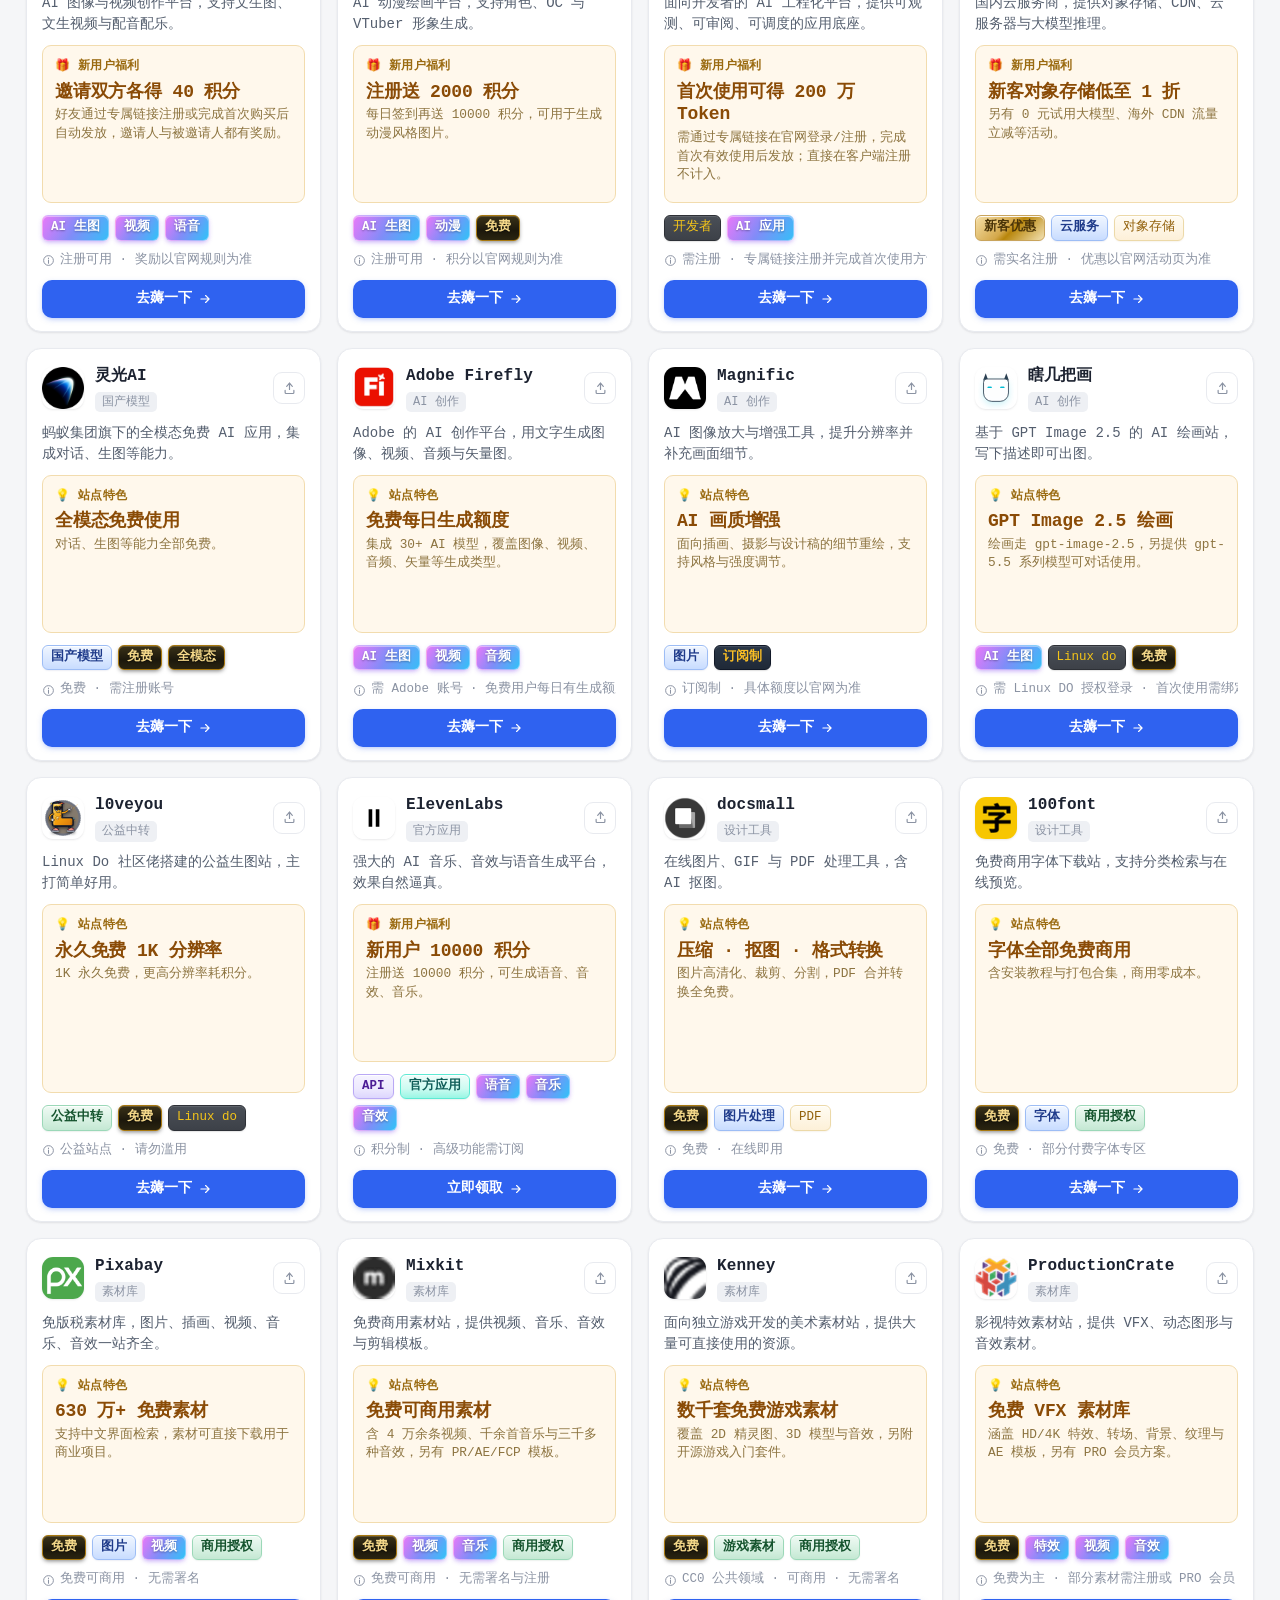
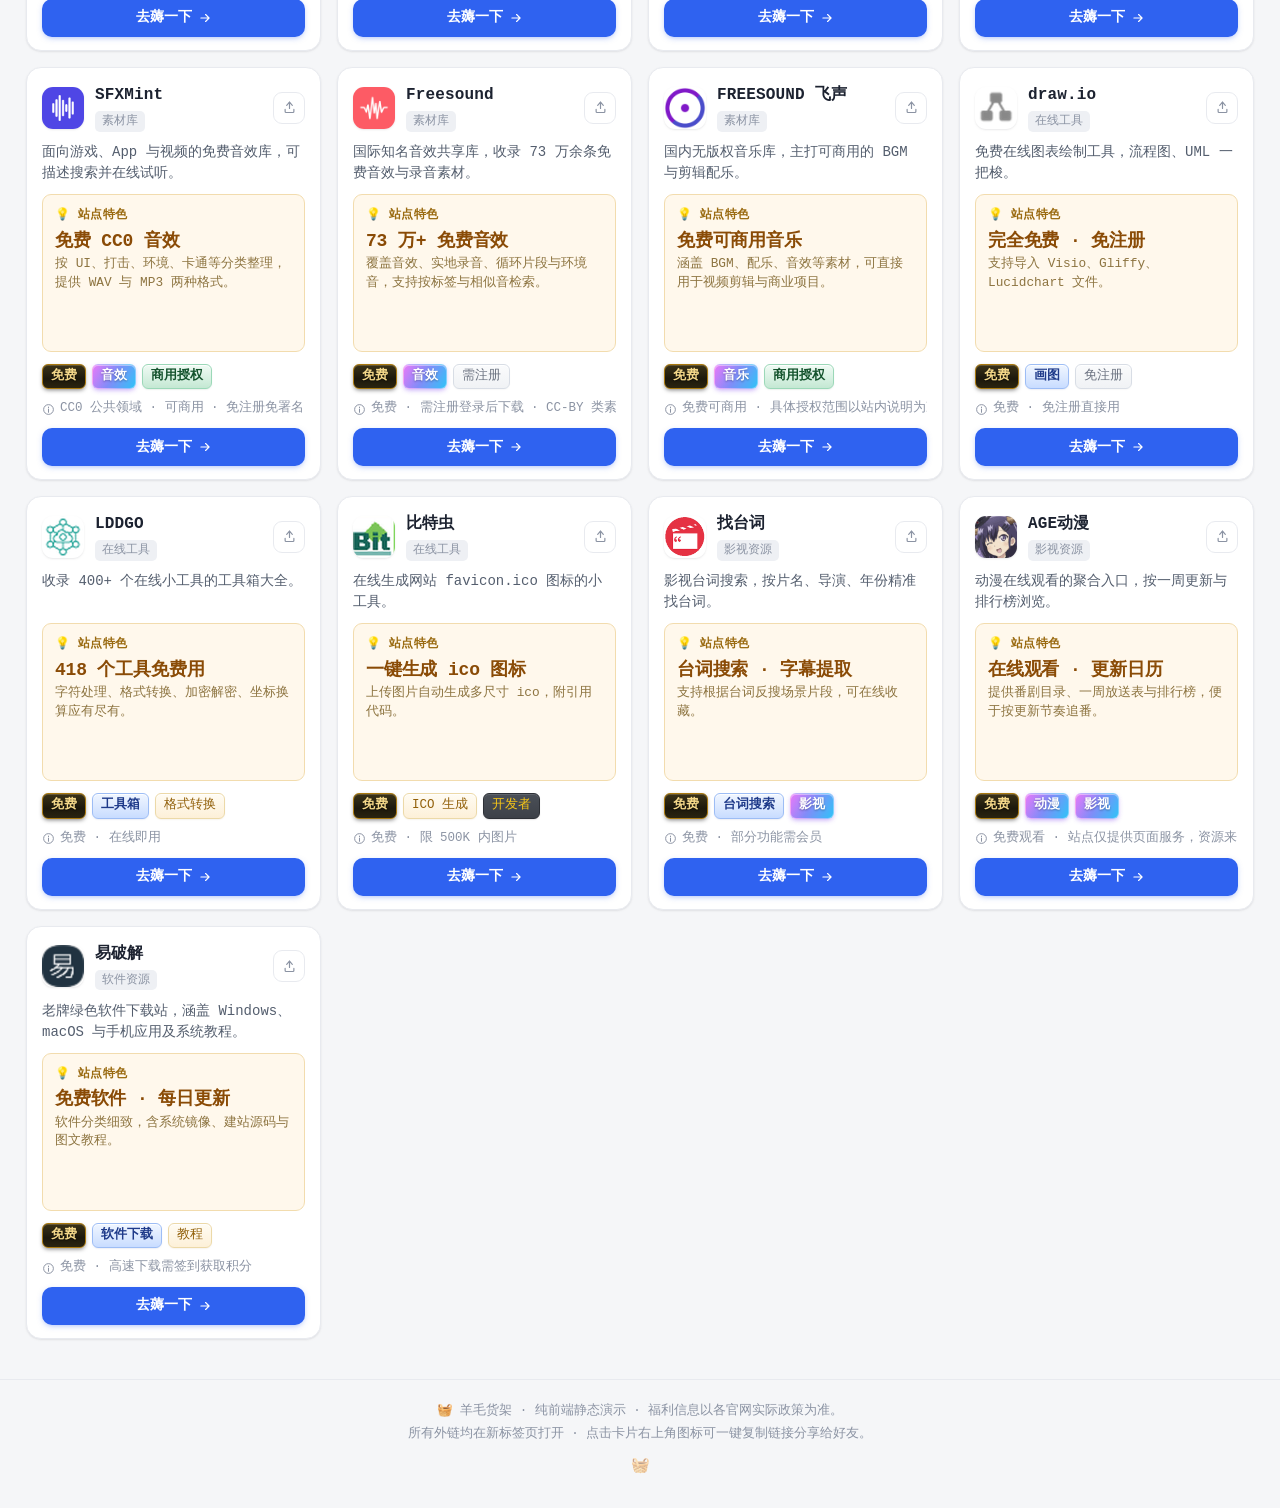
==== commit 23775775: "站点更新：替换 CCTQ 为 JiJi API，新增 FlatRouter/Love Token 中转卡 - 移除 CCTQ 卡片与图标 - 新增 JiJi API、FlatRouter、Love T" ====
--- a/index.html
+++ b/index.html
@@ -6,7 +6,7 @@
   <title>羊毛货架 · 精选福利资源导航</title>
   <meta name="description" content="互联网宝藏资源货架，专门收录那些「免费的、便捷的、值得收藏的」好东西：AI 工具与生图、模型 Token、公益中转、开源项目、免费音频素材、软件资源以及各种实用网站。每份资源都尽量整理清楚「是什么 → 能得到什么 → 怎么用」，让找资源这件事简单一点。">
   <link rel="icon" href="data:image/svg+xml,<svg xmlns='http://www.w3.org/2000/svg' viewBox='0 0 100 100'><text y='.9em' font-size='90'>🧺</text></svg>">
-  <link rel="stylesheet" href="css/style.css?v=34">
+  <link rel="stylesheet" href="css/style.css?v=37">
 </head>
 <body>
   <!-- 顶部栏：保持紧凑，一进来就能看到卡片 -->
@@ -89,7 +89,7 @@
     <div class="notice__bar"><i id="noticeBar"></i></div>
   </div>
 
-  <script src="js/data.js?v=34"></script>
-  <script src="js/app.js?v=34"></script>
+  <script src="js/data.js?v=37"></script>
+  <script src="js/app.js?v=37"></script>
 </body>
 </html>
--- a/css/style.css
+++ b/css/style.css
@@ -474,16 +474,31 @@
   padding-top: 9px;
   border-top: 1px dashed #e8d5a8;
   display: flex;
+  flex-wrap: nowrap;
   align-items: center;
   gap: 8px;
   font-size: 12px;
   color: var(--amber-label);
 }
+.code__label { flex: none; }
+/* 邀请码滚动视口：占据标签与复制按钮之间的空间，超长时裁剪并滚动 */
+.code__clip {
+  flex: 1 1 auto;
+  min-width: 0;
+  overflow: hidden;
+}
+.code__track {
+  display: flex;
+  width: max-content;
+}
+.code__chunk { flex: none; }
+.perk__code--scroll .code__chunk { padding-right: 2ch; }
 .perk__code code {
   font-family: "SF Mono", ui-monospace, "Cascadia Mono", Consolas, monospace;
   font-size: 13px;
   font-weight: 700;
   letter-spacing: .05em;
+  white-space: nowrap;
   color: #6d3b04;
   background: #fff;
   border: 1px solid var(--amber-border);
@@ -491,7 +506,7 @@
   padding: 2px 8px;
 }
 .copy {
-  margin-left: auto;
+  flex: none;
   display: inline-flex;
   align-items: center;
   gap: 4px;
@@ -503,9 +518,11 @@
   color: #8a5a10;
   font-size: 11.5px;
   font-weight: 600;
+  white-space: nowrap;
   cursor: pointer;
   transition: all .16s var(--ease);
 }
+.copy__text { white-space: nowrap; }
 .copy:hover { background: #fdf3df; border-color: #e0bd76; color: #6d3b04; }
 .copy:active { transform: scale(.95); }
 .copy.copied {
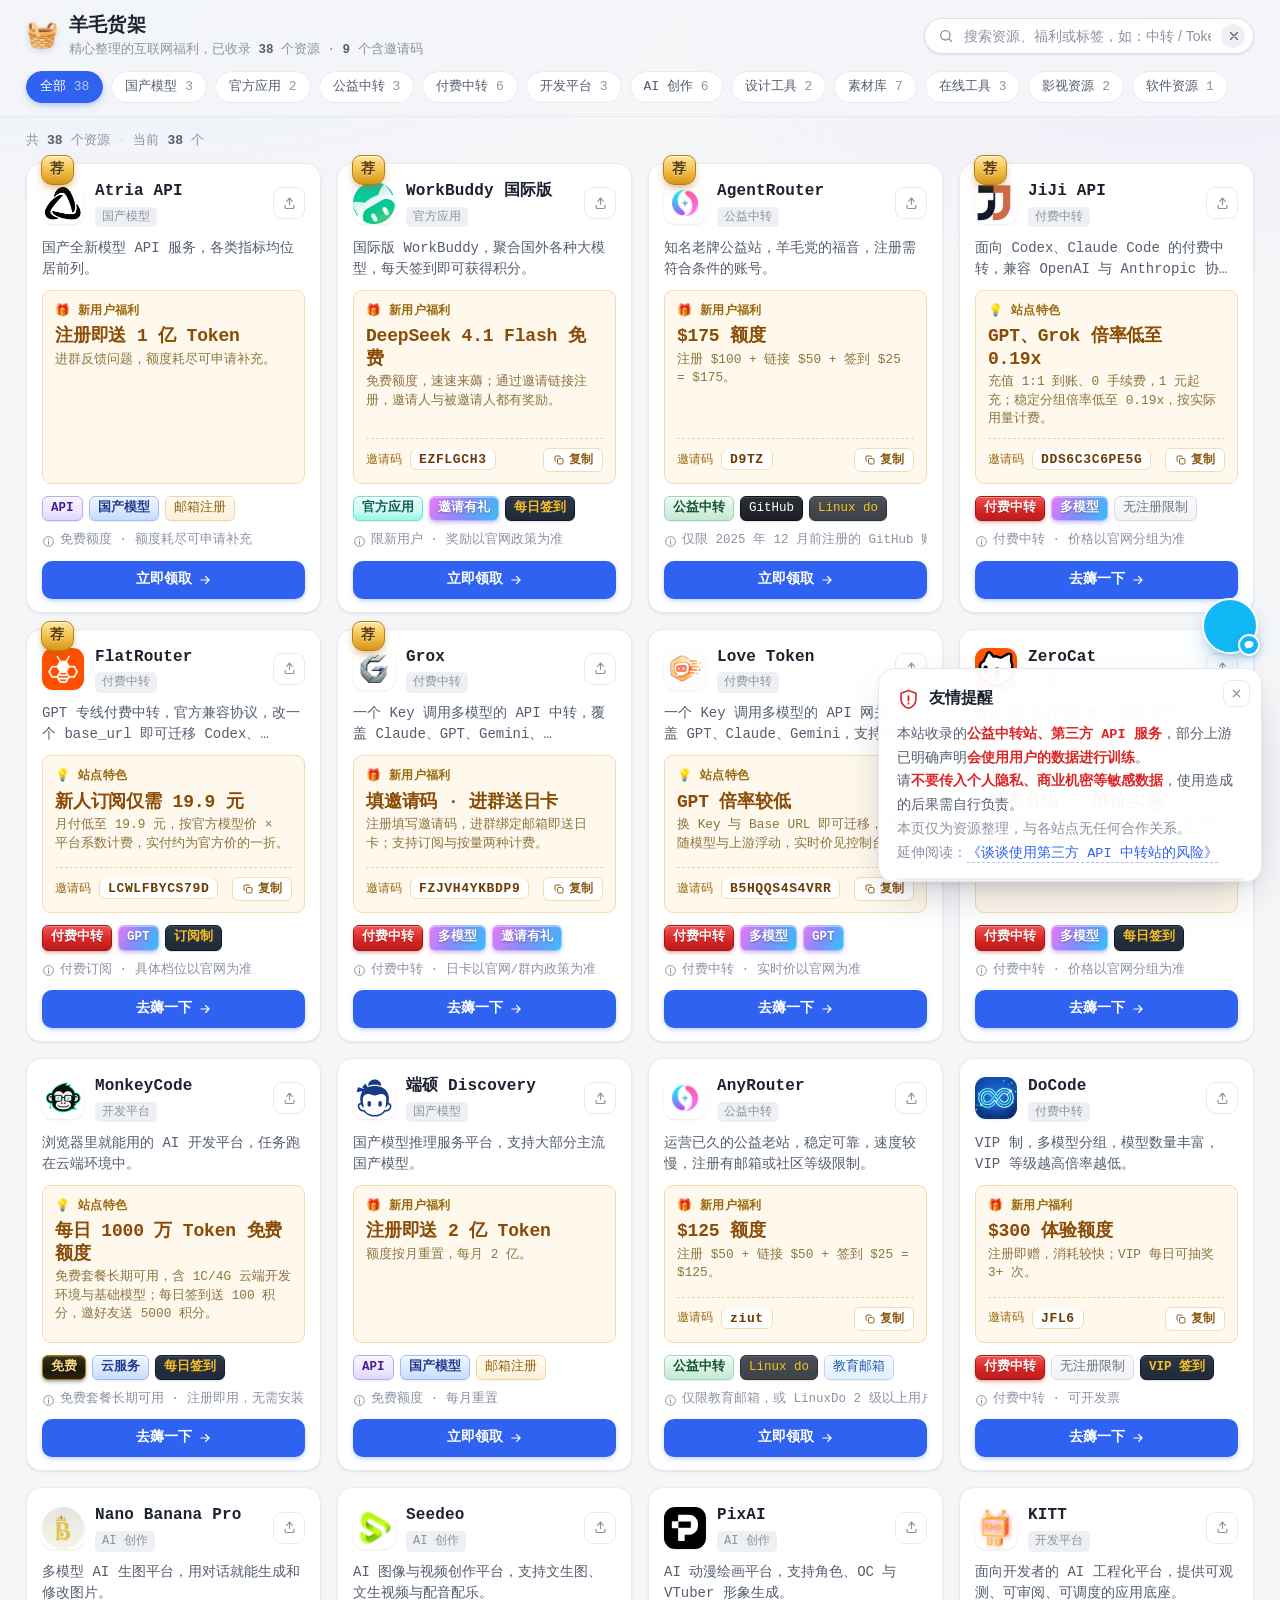
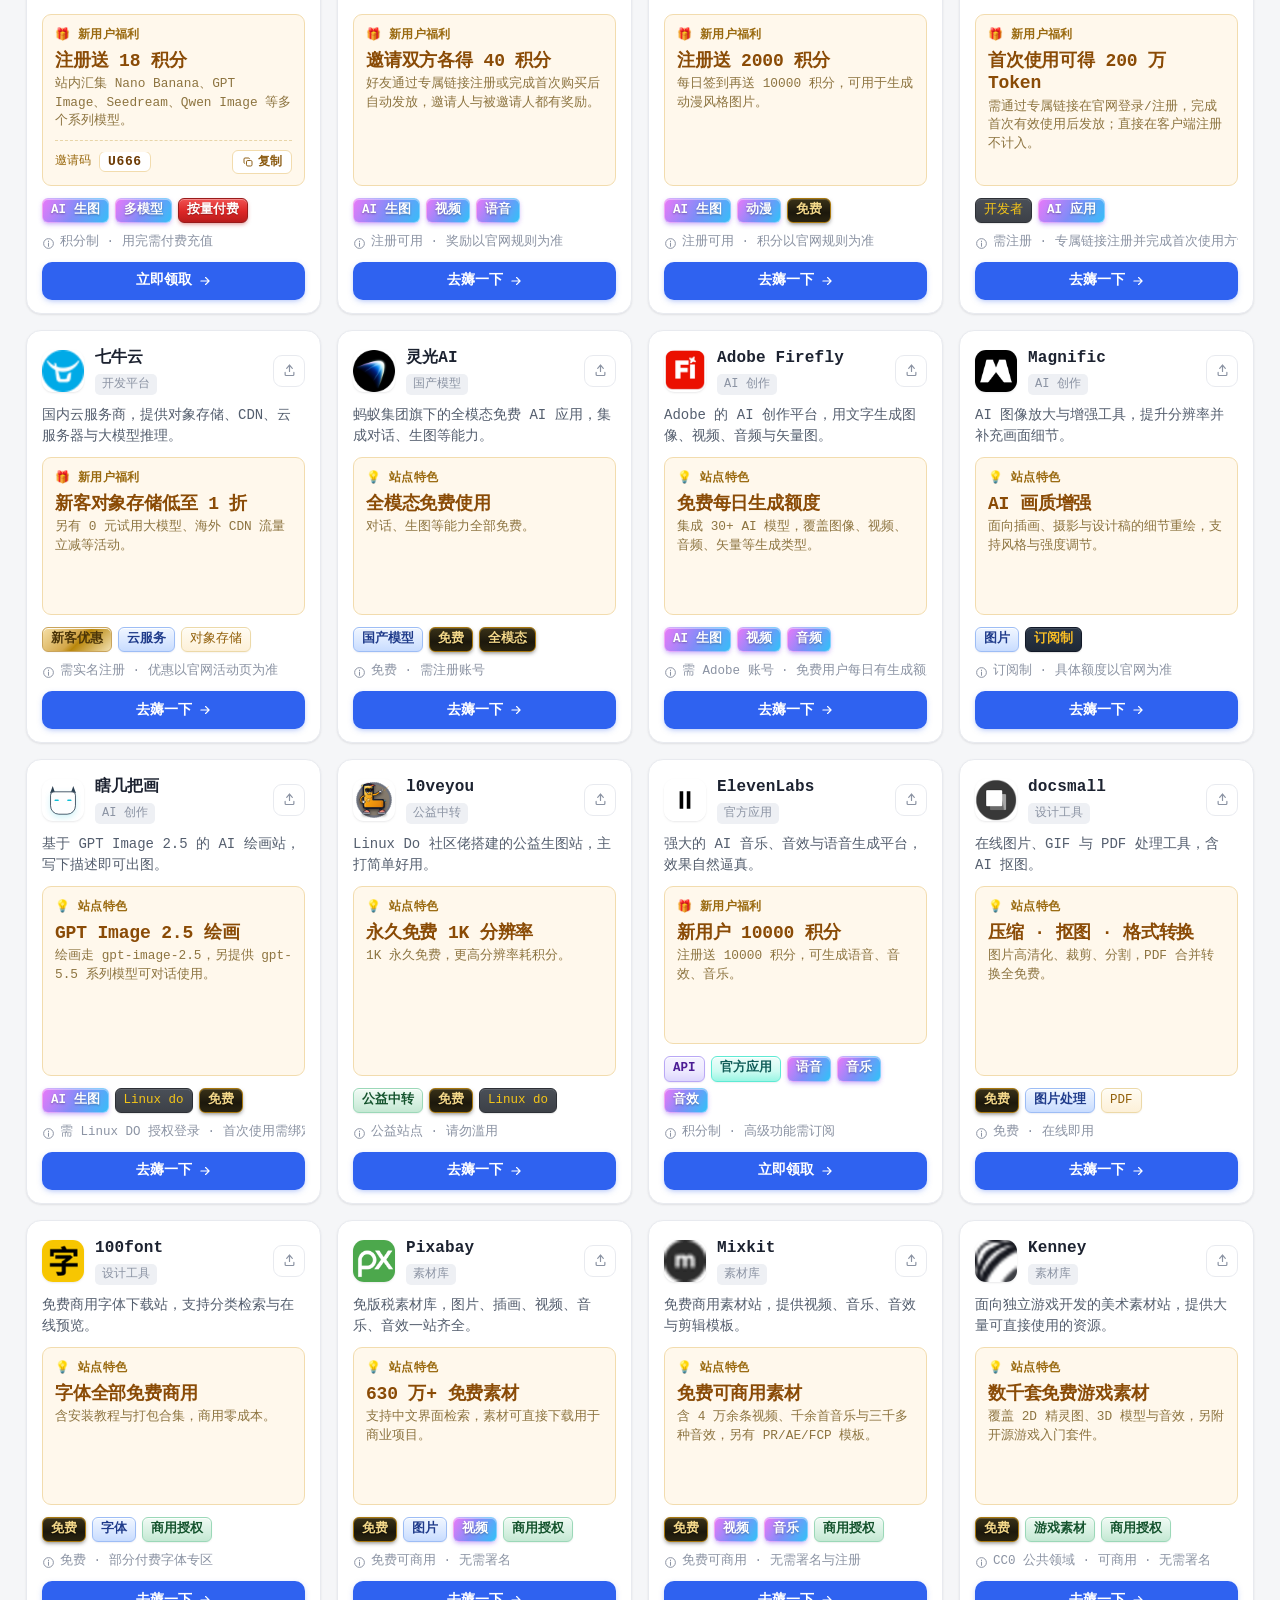
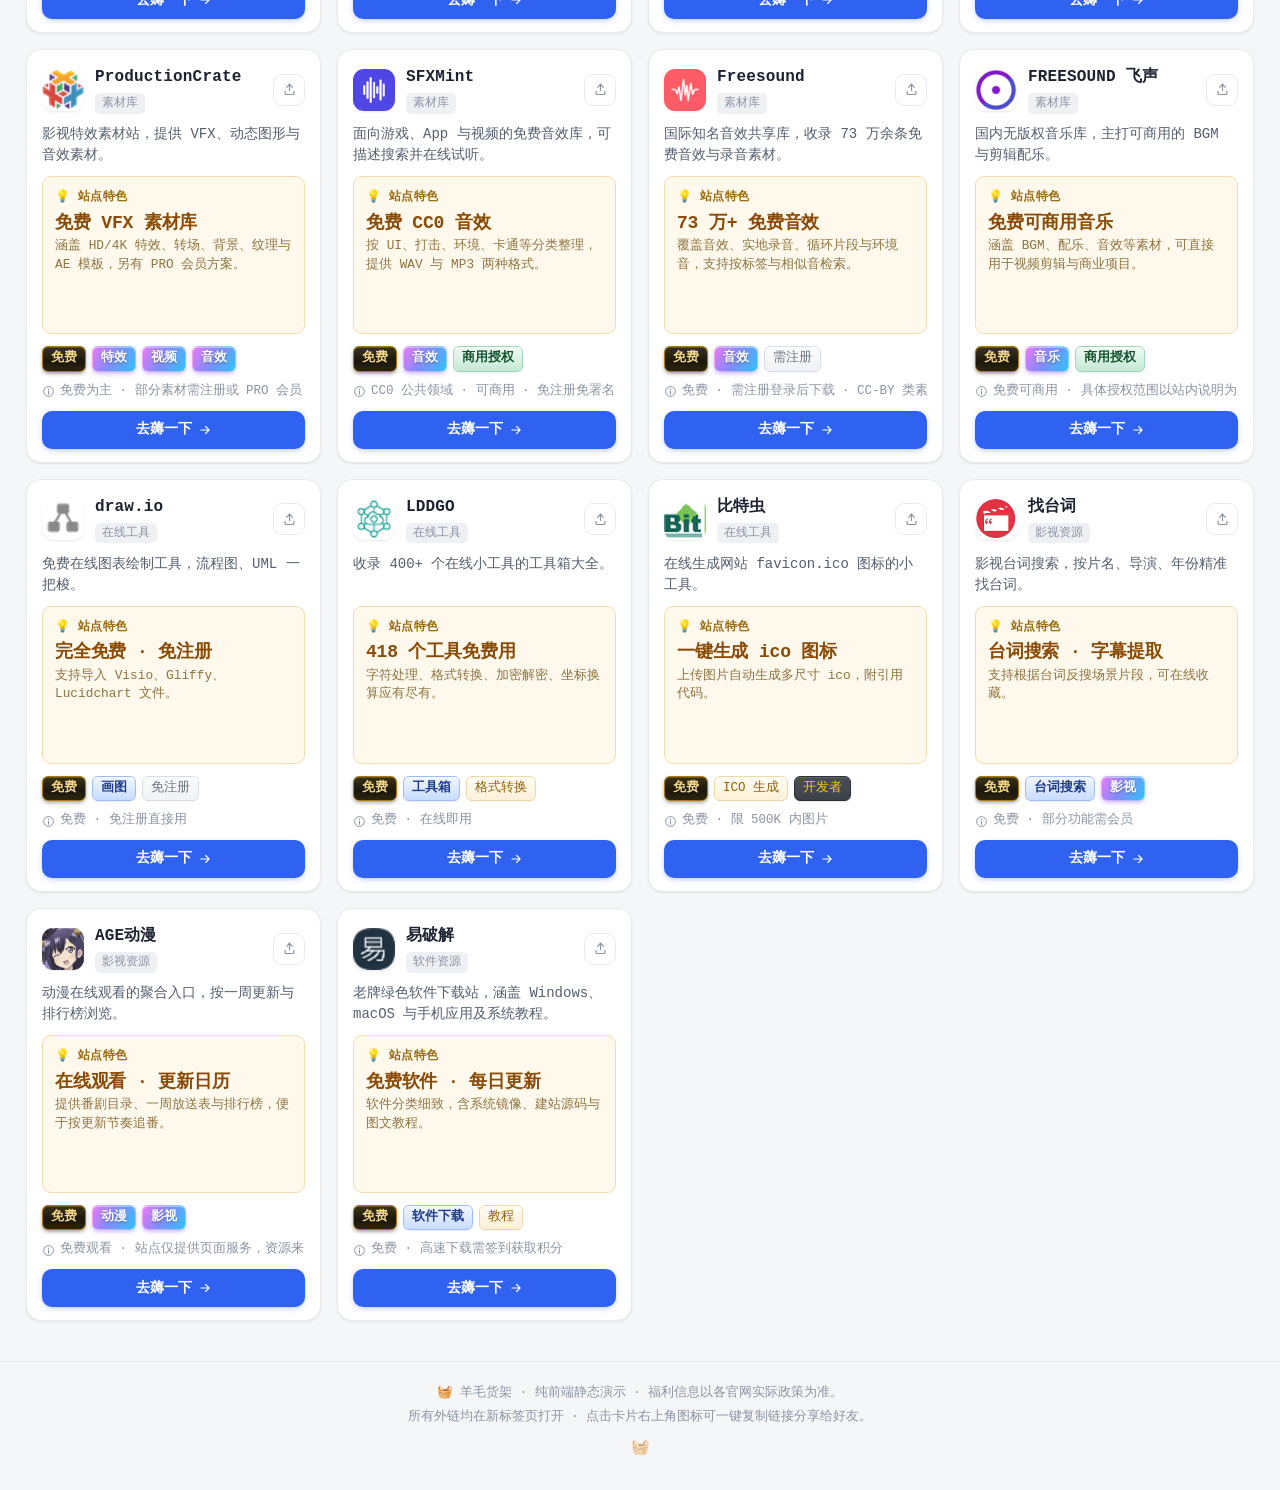
==== commit c5a52223: "新增 Grox 卡片 + QQ 联系气泡，多项文案与交互优化 - 新增 Grox 中转卡（第 6 位，带荐），移除 Love Token 荐标 - WorkBuddy 更名「WorkBuddy 国际版" ====
--- a/index.html
+++ b/index.html
@@ -6,7 +6,7 @@
   <title>羊毛货架 · 精选福利资源导航</title>
   <meta name="description" content="互联网宝藏资源货架，专门收录那些「免费的、便捷的、值得收藏的」好东西：AI 工具与生图、模型 Token、公益中转、开源项目、免费音频素材、软件资源以及各种实用网站。每份资源都尽量整理清楚「是什么 → 能得到什么 → 怎么用」，让找资源这件事简单一点。">
   <link rel="icon" href="data:image/svg+xml,<svg xmlns='http://www.w3.org/2000/svg' viewBox='0 0 100 100'><text y='.9em' font-size='90'>🧺</text></svg>">
-  <link rel="stylesheet" href="css/style.css?v=37">
+  <link rel="stylesheet" href="css/style.css?v=44">
 </head>
 <body>
   <!-- 顶部栏：保持紧凑，一进来就能看到卡片 -->
@@ -66,6 +66,29 @@
 
   <div class="toasts" id="toasts" aria-live="polite"></div>
 
+  <!-- 联系站长：右下角 QQ 头像气泡，悬停弹出二维码；点击头像切换二维码常驻显示；弹窗出现时自动上移让位 -->
+  <div class="qq-fab" id="qqFab">
+    <!-- 悬停/聚焦弹出、或点击常驻的二维码卡片 -->
+    <div class="qq-fab__card" id="qqCard" role="dialog" aria-label="站长 QQ 名片二维码">
+      <p class="qq-fab__card-title">扫码添加站长 QQ</p>
+      <img class="qq-fab__qr" src="assets/qq-qr.jpg" alt="站长 QQ 名片二维码" loading="lazy" decoding="async">
+      <p class="qq-fab__card-sub">QQ：327981933</p>
+    </div>
+    <button class="qq-fab__link" id="qqLink" type="button"
+            aria-label="站长 QQ 327981933，点击展示名片二维码" aria-expanded="false">
+      <span class="qq-fab__ava">
+        <img src="https://q1.qlogo.cn/g?b=qq&nk=327981933&s=100" alt="站长 QQ 头像"
+             loading="lazy" decoding="async"
+             onerror="this.remove();this.parentNode.classList.add('qq-fab__ava--fallback')">
+      </span>
+      <span class="qq-fab__badge" aria-hidden="true">
+        <svg viewBox="0 0 24 24" width="12" height="12">
+          <path d="M12 4C7 4 3 7.3 3 11.4c0 2.3 1.3 4.4 3.3 5.7-.1.6-.5 1.9-.6 2.2-.1.4.2.4.4.3.2-.1 2.3-1.5 3.2-2.1.9.2 1.8.3 2.7.3 5 0 9-3.3 9-7.4S17 4 12 4z" fill="currentColor"/>
+        </svg>
+      </span>
+    </button>
+  </div>
+
   <!-- 友情提醒：右下角常驻气泡 -->
   <div class="notice-bubble" id="noticeBubble" role="dialog" aria-label="友情提醒" hidden>
     <button class="notice__close" id="noticeClose" type="button" aria-label="关闭提醒">
@@ -89,7 +112,7 @@
     <div class="notice__bar"><i id="noticeBar"></i></div>
   </div>
 
-  <script src="js/data.js?v=37"></script>
-  <script src="js/app.js?v=37"></script>
+  <script src="js/data.js?v=44"></script>
+  <script src="js/app.js?v=44"></script>
 </body>
 </html>
--- a/css/style.css
+++ b/css/style.css
@@ -1024,6 +1024,160 @@
   .notice-bubble { right: 10px; bottom: 10px; width: calc(100vw - 20px); }
 }
 
+/* ============ 联系站长：QQ 头像悬浮气泡 ============ */
+.qq-fab {
+  position: fixed;
+  right: 22px;
+  /* 底部偏移交给 JS 控制：默认贴角，弹窗出现时上移让位 */
+  bottom: 20px;
+  z-index: 190; /* 略低于提醒弹窗(200)，让弹窗始终压在上层 */
+  width: 56px;
+  height: 56px;
+  /* 底部偏移由 JS 直接写 inline bottom（弹窗出现时上移让位），transition 负责平滑过渡。
+     注意：本元素不能挂 keyframes 动画，否则运行中的动画会压制 inline bottom 无法定位；
+     漂浮动画放到内层 .qq-fab__ava 上。 */
+  transition: bottom .34s var(--ease);
+}
+.qq-fab__link {
+  display: block;
+  width: 100%;
+  height: 100%;
+  padding: 0;
+  border: none;
+  border-radius: 50%;
+  background: none;
+  text-decoration: none;
+  cursor: pointer;
+  transition: transform .2s var(--ease);
+}
+.qq-fab__link:hover { transform: translateY(-3px) scale(1.06); }
+.qq-fab__link:hover .qq-fab__ava,
+.qq-fab:hover .qq-fab__ava { animation-play-state: paused; }
+.qq-fab__link:active { transform: scale(.96); }
+.qq-fab__link:focus-visible { outline: 2px solid var(--primary); outline-offset: 4px; }
+
+.qq-fab__ava {
+  display: block;
+  width: 100%;
+  height: 100%;
+  border-radius: 50%;
+  overflow: hidden;
+  background: #12b7f5; /* QQ 蓝，兼作图片加载前/失败的兜底底色 */
+  border: 2.5px solid #fff;
+  box-shadow: 0 10px 26px -8px rgba(18, 122, 210, .55), 0 4px 10px -4px rgba(20, 28, 48, .2);
+  animation: qqFloat 3.4s ease-in-out infinite;
+}
+.qq-fab__ava img { width: 100%; height: 100%; object-fit: cover; display: block; }
+/* 头像加载失败时，用 QQ 蓝底 + 企鹅字样兜底 */
+.qq-fab__ava--fallback::after {
+  content: "QQ";
+  display: flex;
+  align-items: center;
+  justify-content: center;
+  width: 100%;
+  height: 100%;
+  color: #fff;
+  font-weight: 800;
+  font-size: 18px;
+  letter-spacing: .04em;
+}
+
+/* 右下角小徽标：一枚对话气泡，暗示「点击可聊天」 */
+.qq-fab__badge {
+  position: absolute;
+  right: -2px;
+  bottom: -2px;
+  width: 22px;
+  height: 22px;
+  display: flex;
+  align-items: center;
+  justify-content: center;
+  border-radius: 50%;
+  background: #12b7f5;
+  color: #fff;
+  border: 2px solid #fff;
+  box-shadow: 0 2px 6px -1px rgba(18, 122, 210, .5);
+}
+
+/* 悬停弹出的二维码卡片：从右下角（头像处）缓缓展开，移开时缓缓收回 */
+.qq-fab__card {
+  position: absolute;
+  right: 0;
+  bottom: calc(100% + 14px);
+  width: 200px;
+  padding: 14px 14px 11px;
+  background: #fff;
+  border: 1px solid #e4e8f0;
+  border-radius: 14px;
+  box-shadow: 0 18px 44px -16px rgba(20, 28, 48, .32), 0 6px 16px -8px rgba(20, 28, 48, .18);
+  text-align: center;
+  transform-origin: bottom right;
+  /* 收起态：缩小、透明、不可交互 */
+  opacity: 0;
+  transform: scale(.6) translateY(10px);
+  pointer-events: none;
+  transition: opacity .26s var(--ease), transform .26s var(--ease);
+}
+/* 卡片底部朝向头像的小三角 */
+.qq-fab__card::after {
+  content: "";
+  position: absolute;
+  right: 20px;
+  bottom: -7px;
+  width: 14px;
+  height: 14px;
+  background: #fff;
+  border-right: 1px solid #e4e8f0;
+  border-bottom: 1px solid #e4e8f0;
+  transform: rotate(45deg);
+}
+.qq-fab__card-title {
+  margin: 0 0 9px;
+  font-size: 13px;
+  font-weight: 700;
+  color: var(--text-1, #1c2438);
+}
+.qq-fab__qr {
+  display: block;
+  width: 100%;
+  border-radius: 8px;
+  background: #f5f7fa;
+}
+.qq-fab__card-sub {
+  margin: 9px 0 0;
+  font-size: 11px;
+  line-height: 1.5;
+  color: var(--text-3, #8a92a6);
+}
+/* 悬停头像或卡片本身、键盘聚焦、或点击常驻(.qq-fab--pinned)时展开 */
+.qq-fab:hover .qq-fab__card,
+.qq-fab:focus-within .qq-fab__card,
+.qq-fab--pinned .qq-fab__card {
+  opacity: 1;
+  transform: scale(1) translateY(0);
+  pointer-events: auto;
+}
+@media (prefers-reduced-motion: reduce) {
+  .qq-fab__card { transition: opacity .2s linear; transform: none; }
+  .qq-fab:hover .qq-fab__card,
+  .qq-fab:focus-within .qq-fab__card,
+  .qq-fab--pinned .qq-fab__card { transform: none; }
+}
+
+@keyframes qqFloat {
+  0%, 100% { translate: 0 0; }
+  50% { translate: 0 -6px; }
+}
+
+@media (prefers-reduced-motion: reduce) {
+  .qq-fab { animation: none; }
+}
+
+@media (max-width: 560px) {
+  .qq-fab { right: 14px; width: 50px; height: 50px; }
+  .qq-fab__tip { display: none; }
+}
+
 /* ============ 响应式 ============ */
 @media (max-width: 1080px) {
   .search { width: 250px; }
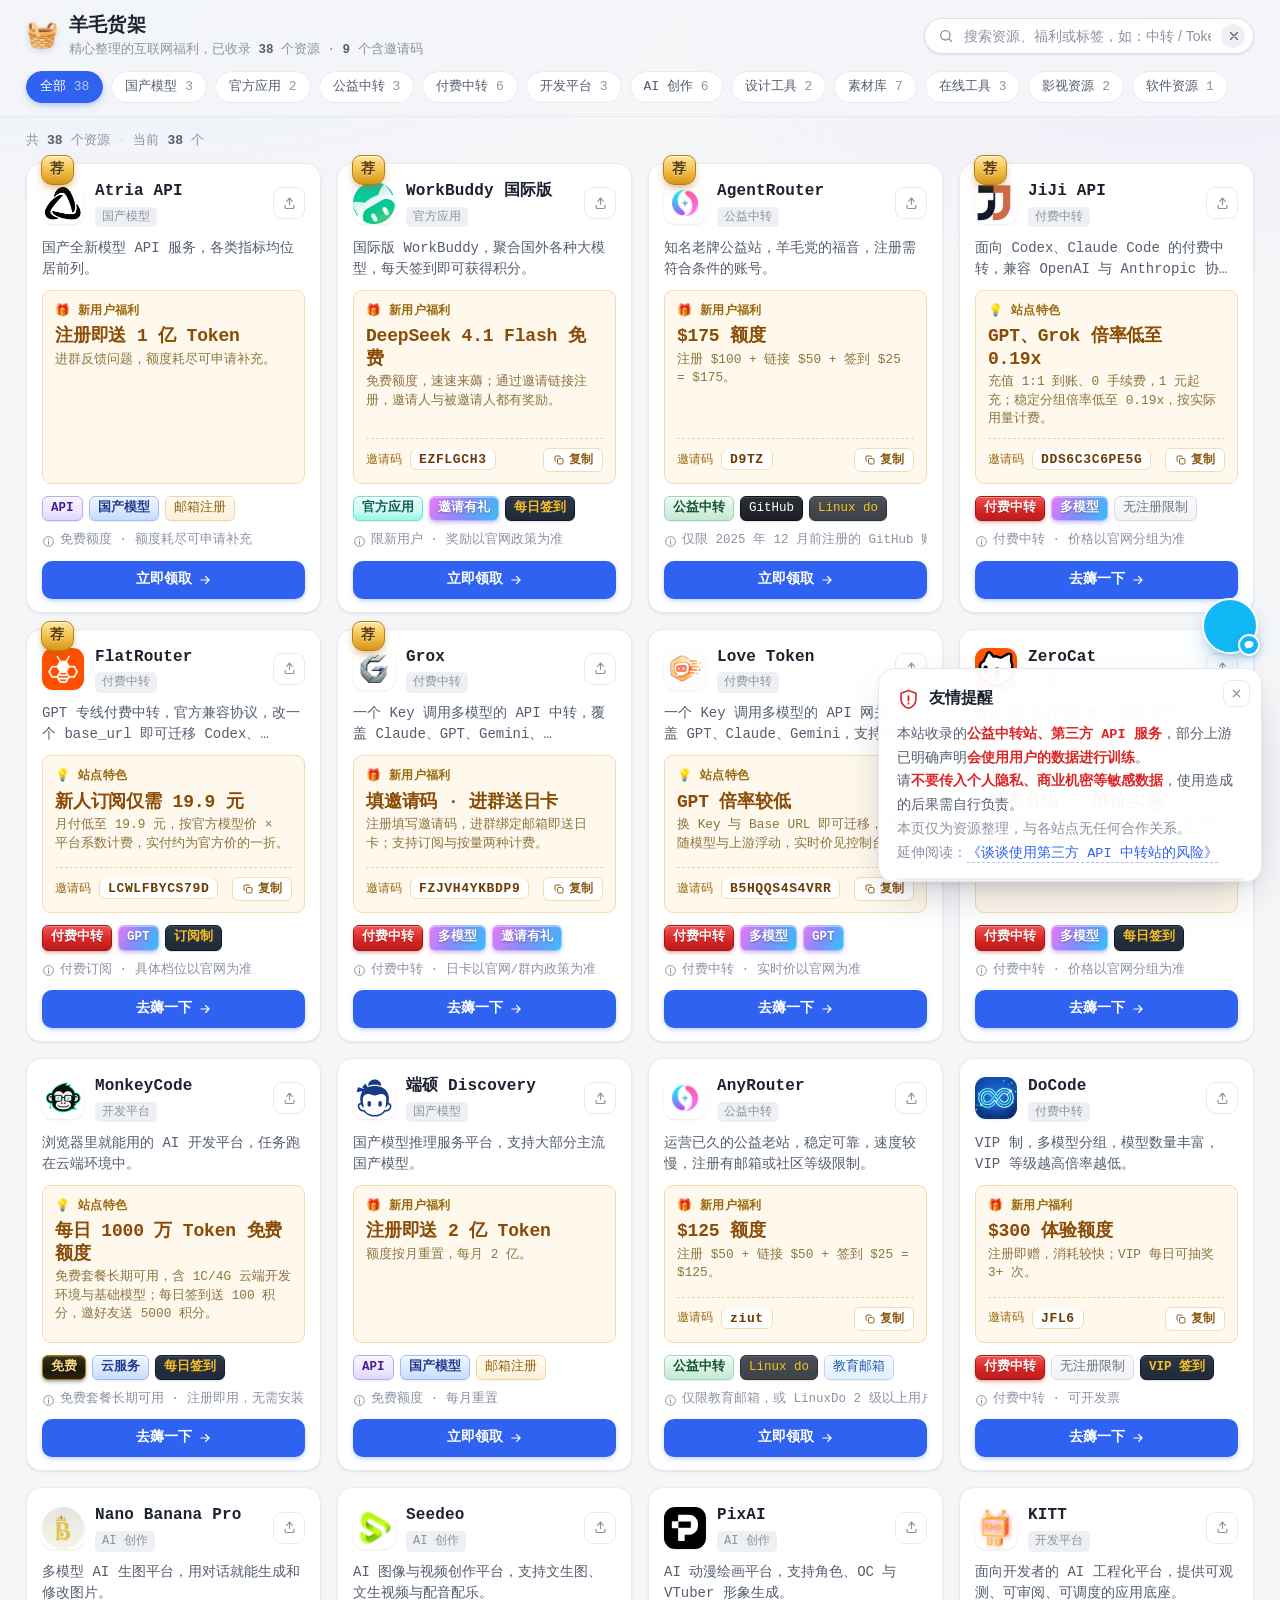
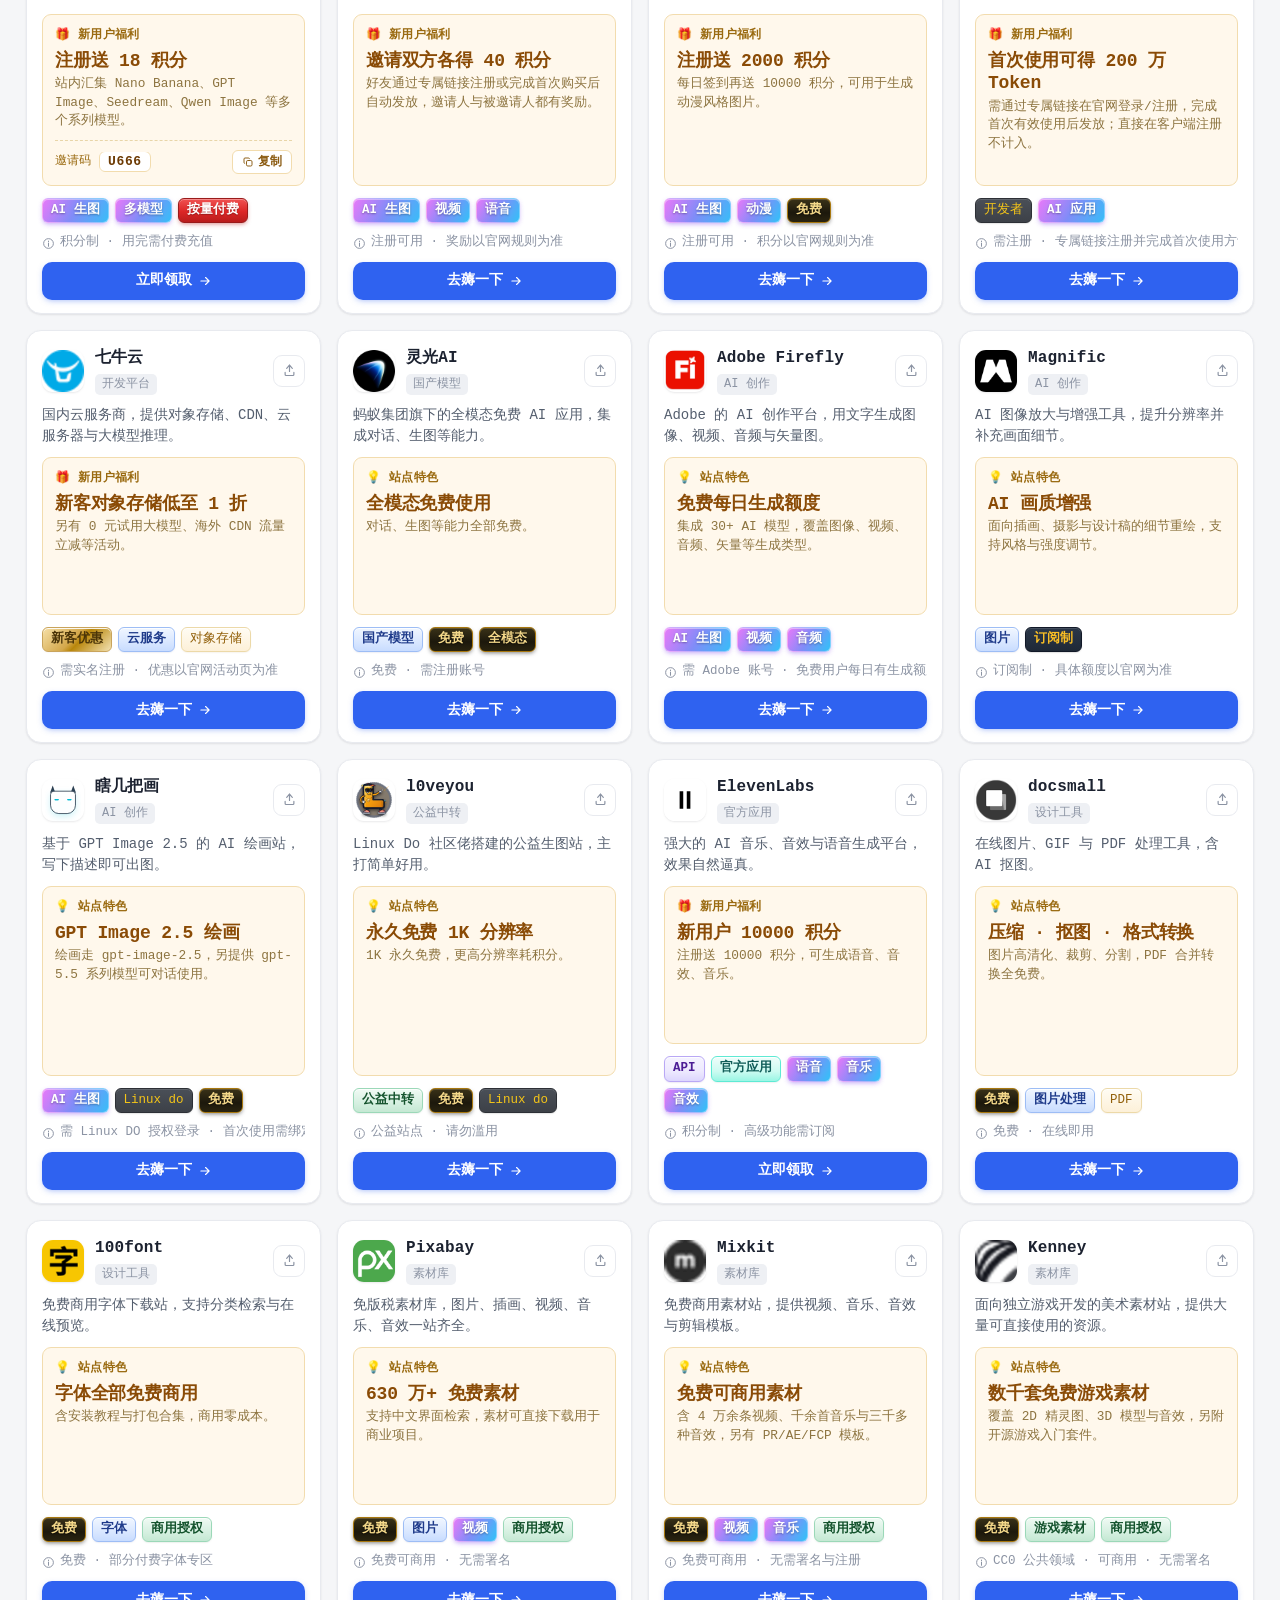
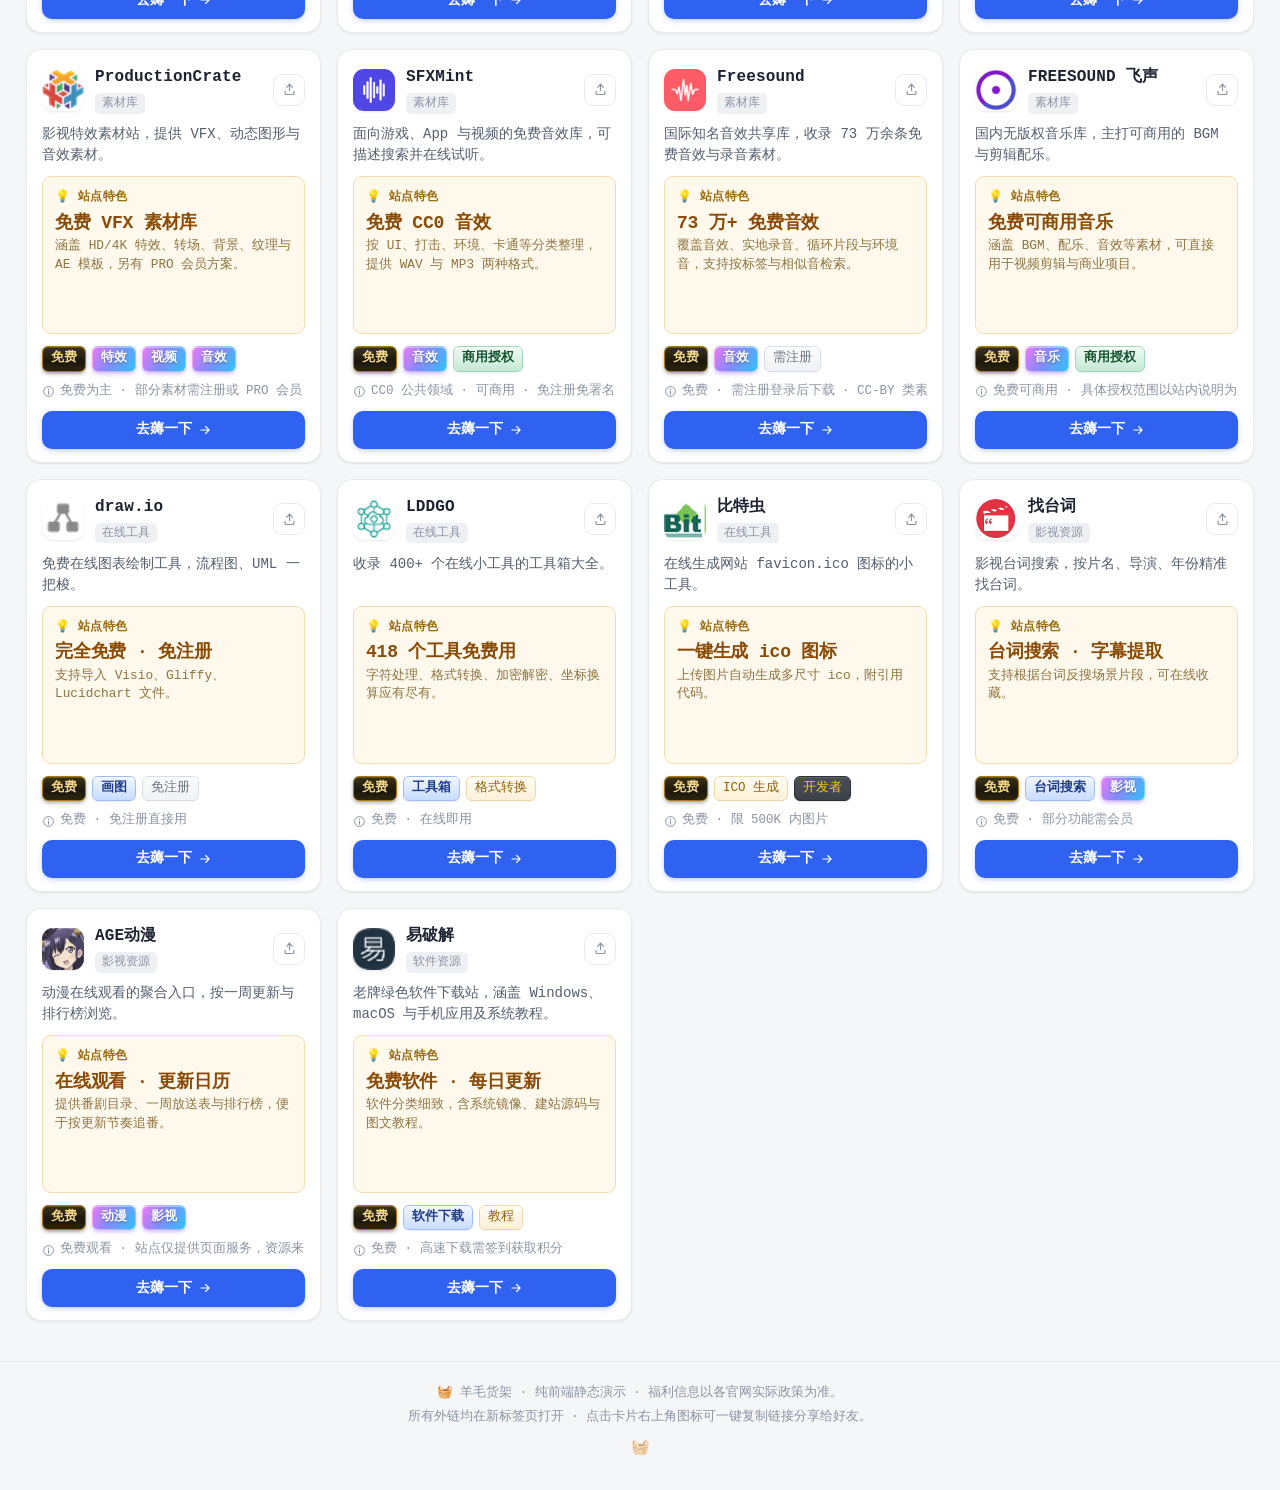
==== commit 9a0ddf5c: "refactor: 抽离共用模块与管理台资源，规范项目结构 - 新增 js/shared.js：前台与管理台共用 esc / TAG_CLASS / 图标，消除重复 - admin.html 内联 C" ====
--- a/index.html
+++ b/index.html
@@ -6,7 +6,7 @@
   <title>羊毛货架 · 精选福利资源导航</title>
   <meta name="description" content="互联网宝藏资源货架，专门收录那些「免费的、便捷的、值得收藏的」好东西：AI 工具与生图、模型 Token、公益中转、开源项目、免费音频素材、软件资源以及各种实用网站。每份资源都尽量整理清楚「是什么 → 能得到什么 → 怎么用」，让找资源这件事简单一点。">
   <link rel="icon" href="data:image/svg+xml,<svg xmlns='http://www.w3.org/2000/svg' viewBox='0 0 100 100'><text y='.9em' font-size='90'>🧺</text></svg>">
-  <link rel="stylesheet" href="css/style.css?v=44">
+  <link rel="stylesheet" href="css/style.css?v=45">
 </head>
 <body>
   <!-- 顶部栏：保持紧凑，一进来就能看到卡片 -->
@@ -112,7 +112,9 @@
     <div class="notice__bar"><i id="noticeBar"></i></div>
   </div>
 
-  <script src="js/data.js?v=44"></script>
-  <script src="js/app.js?v=44"></script>
+  <!-- 依赖顺序：shared 提供共用常量/工具 → data 提供卡片数据 → app 为页面逻辑 -->
+  <script src="js/shared.js?v=45"></script>
+  <script src="js/data.js?v=45"></script>
+  <script src="js/app.js?v=45"></script>
 </body>
 </html>
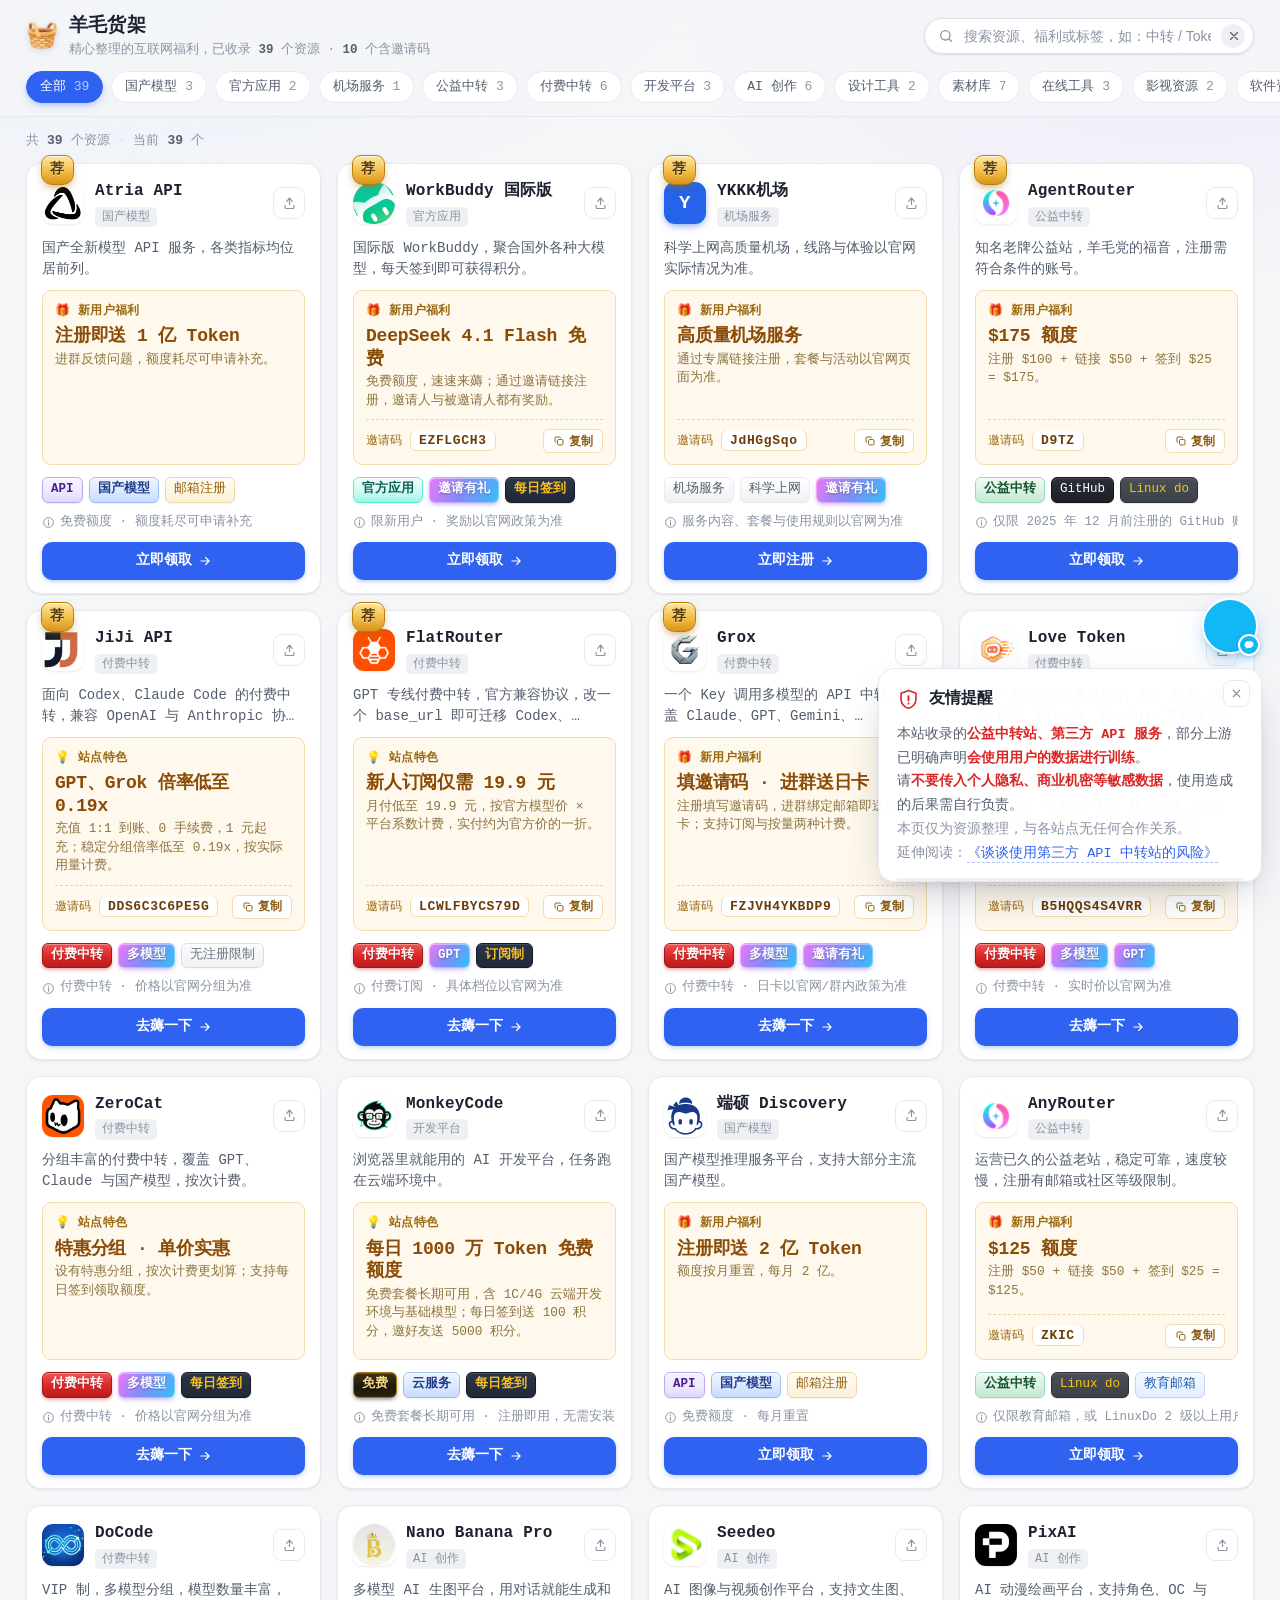
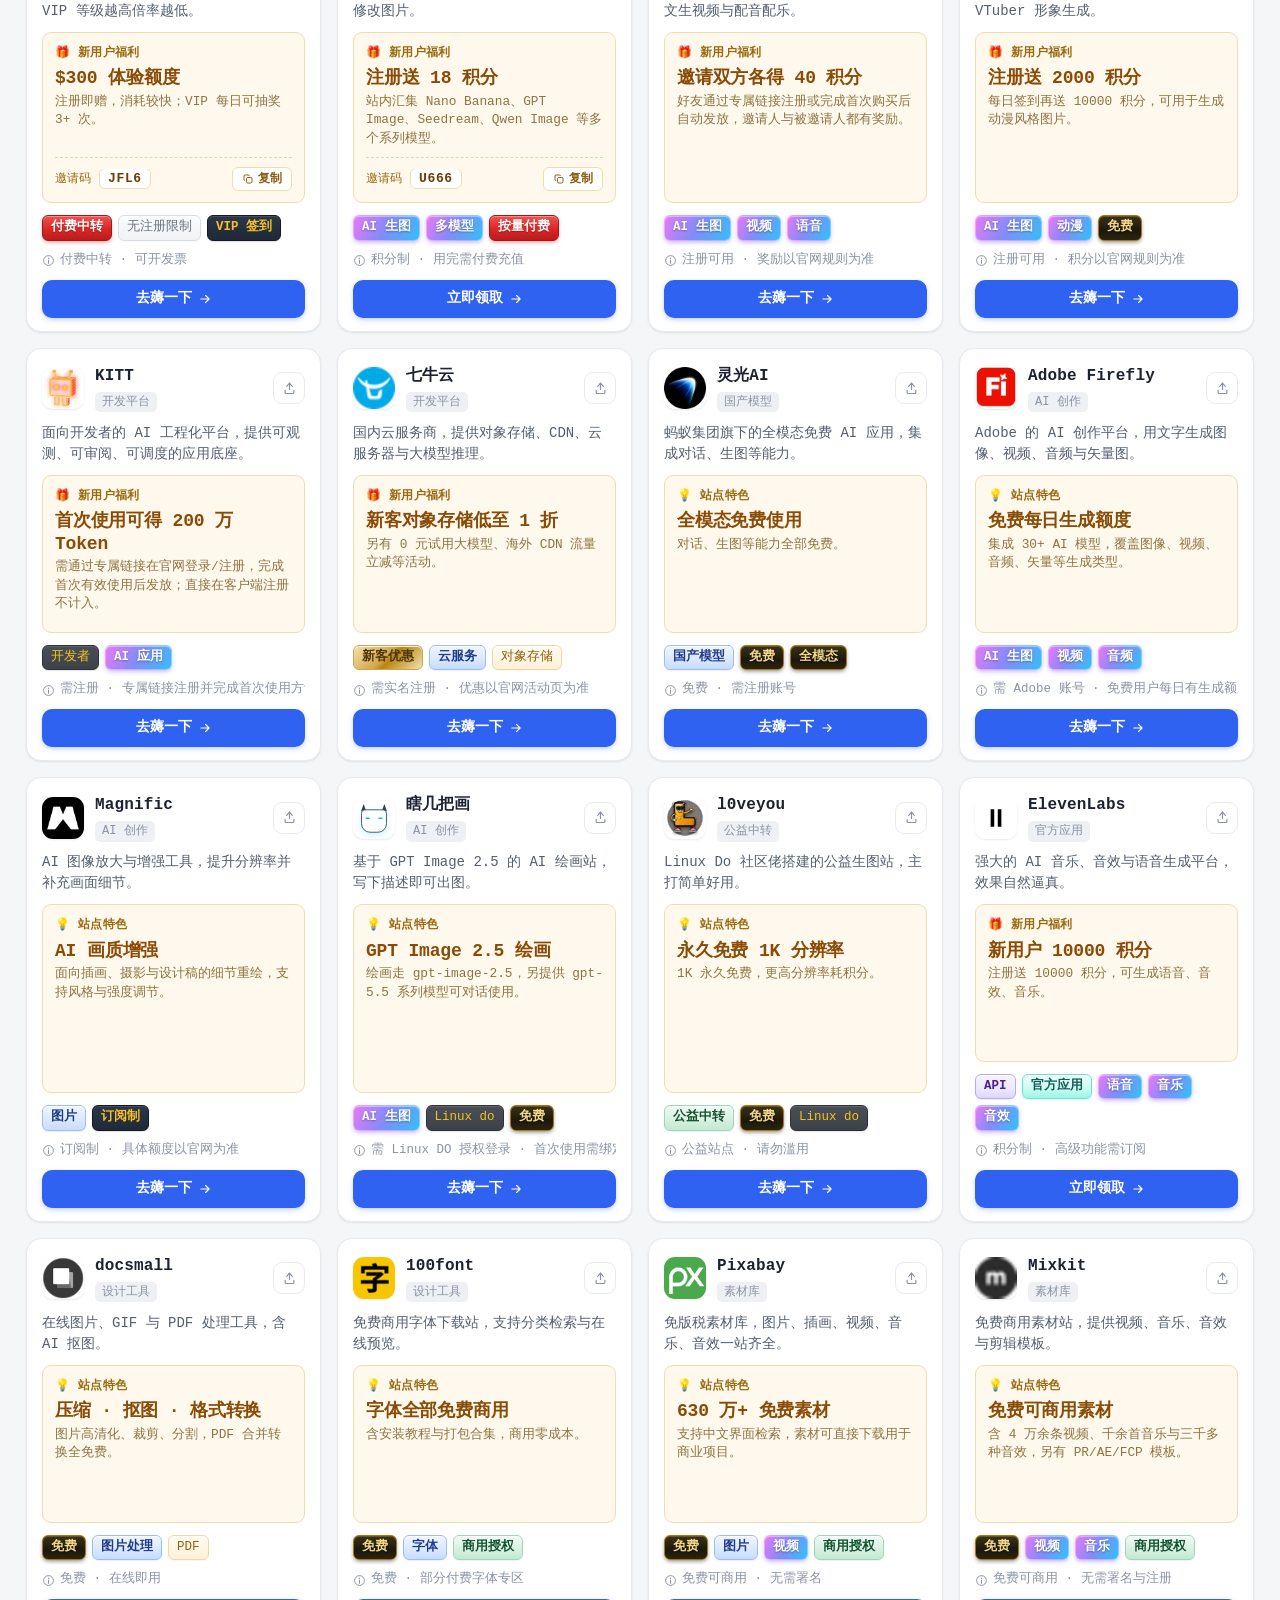
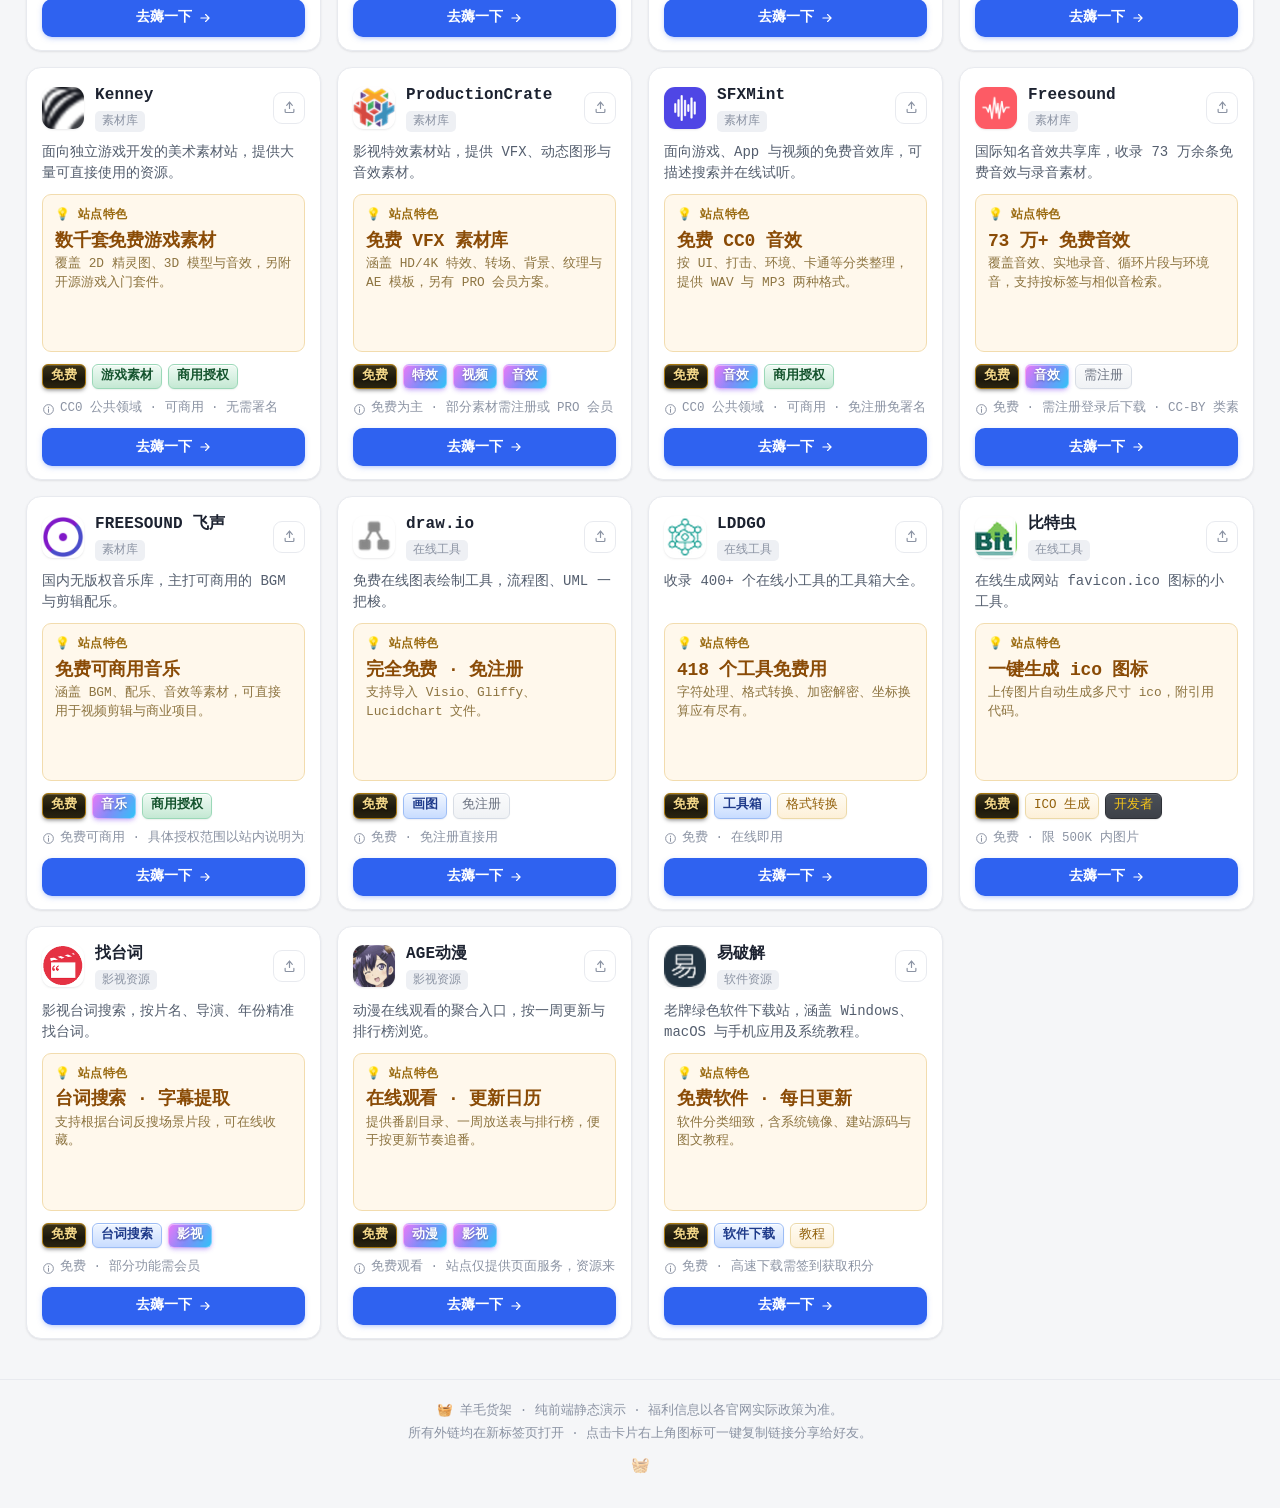
==== commit 61c3b29d: "Add featured YKKK airport card" ====
--- a/index.html
+++ b/index.html
@@ -114,7 +114,7 @@
 
   <!-- 依赖顺序：shared 提供共用常量/工具 → data 提供卡片数据 → app 为页面逻辑 -->
   <script src="js/shared.js?v=45"></script>
-  <script src="js/data.js?v=45"></script>
+  <script src="js/data.js?v=46"></script>
   <script src="js/app.js?v=45"></script>
 </body>
 </html>
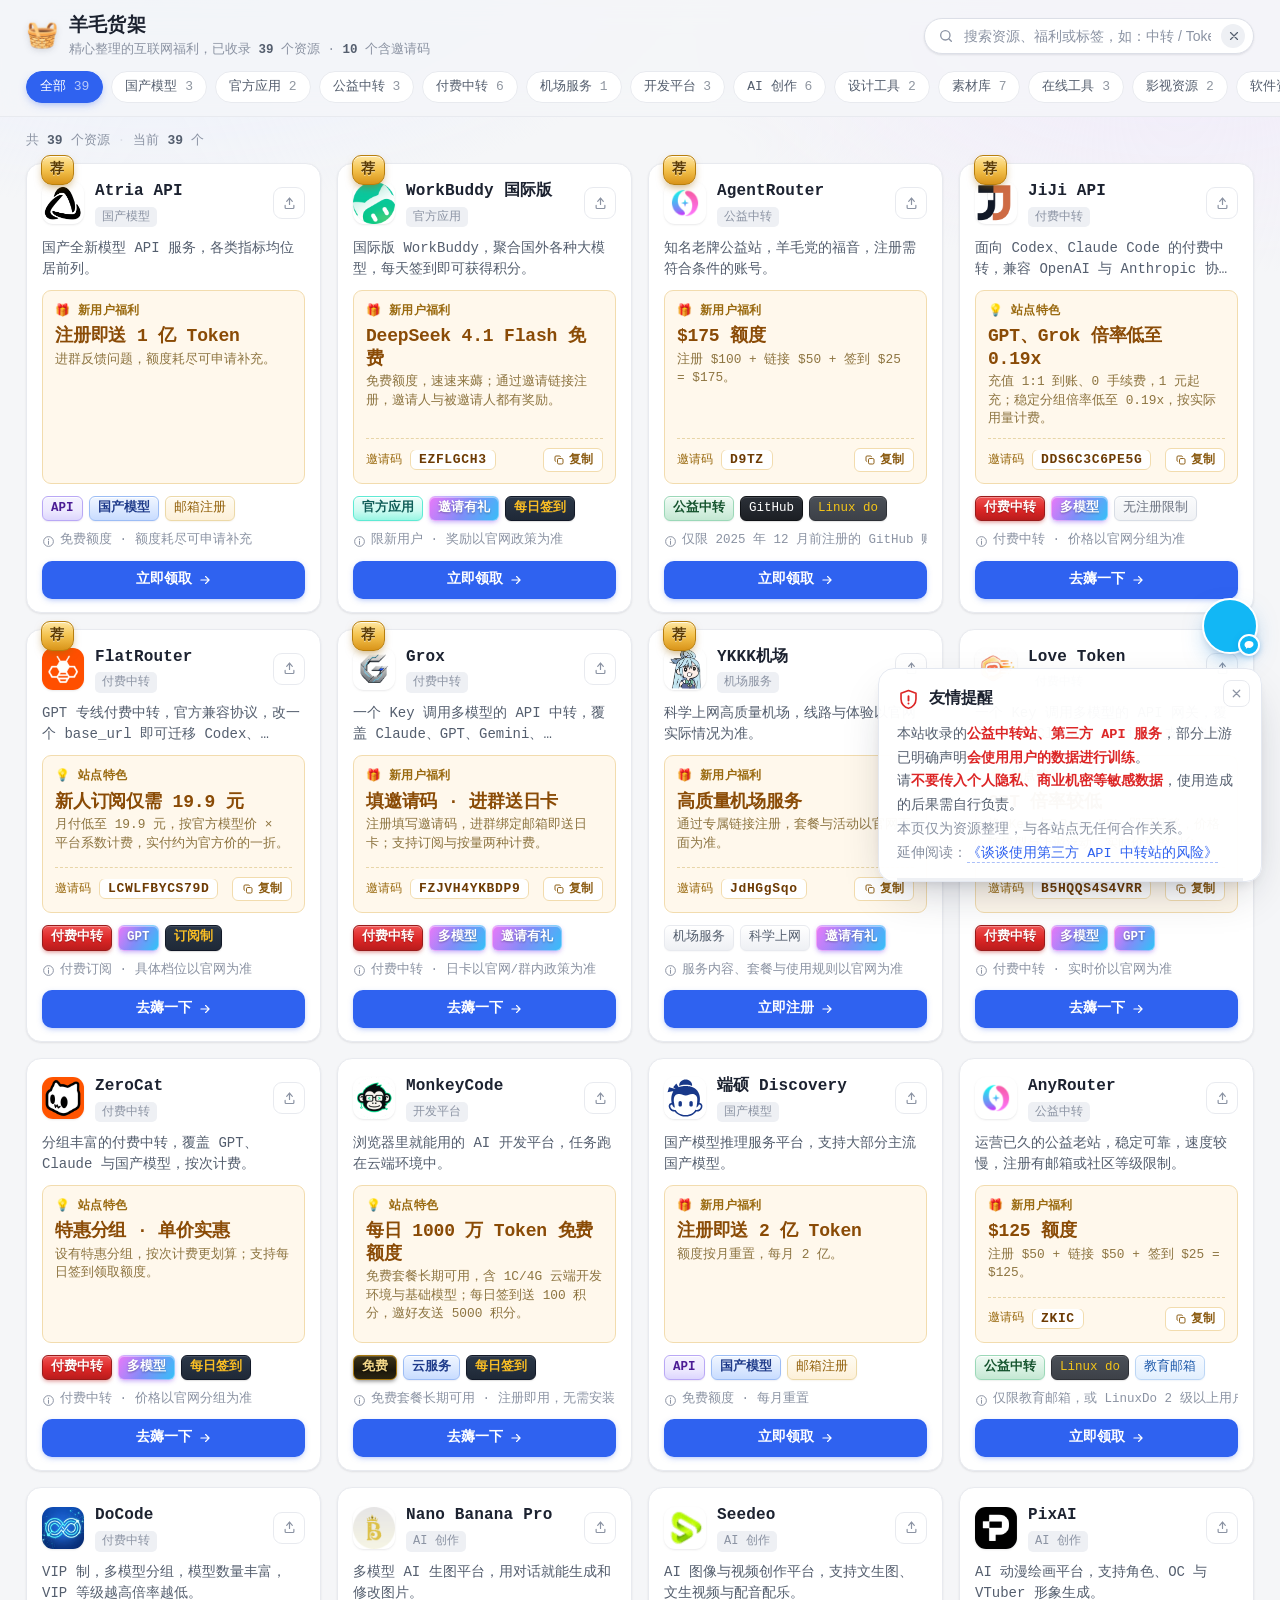
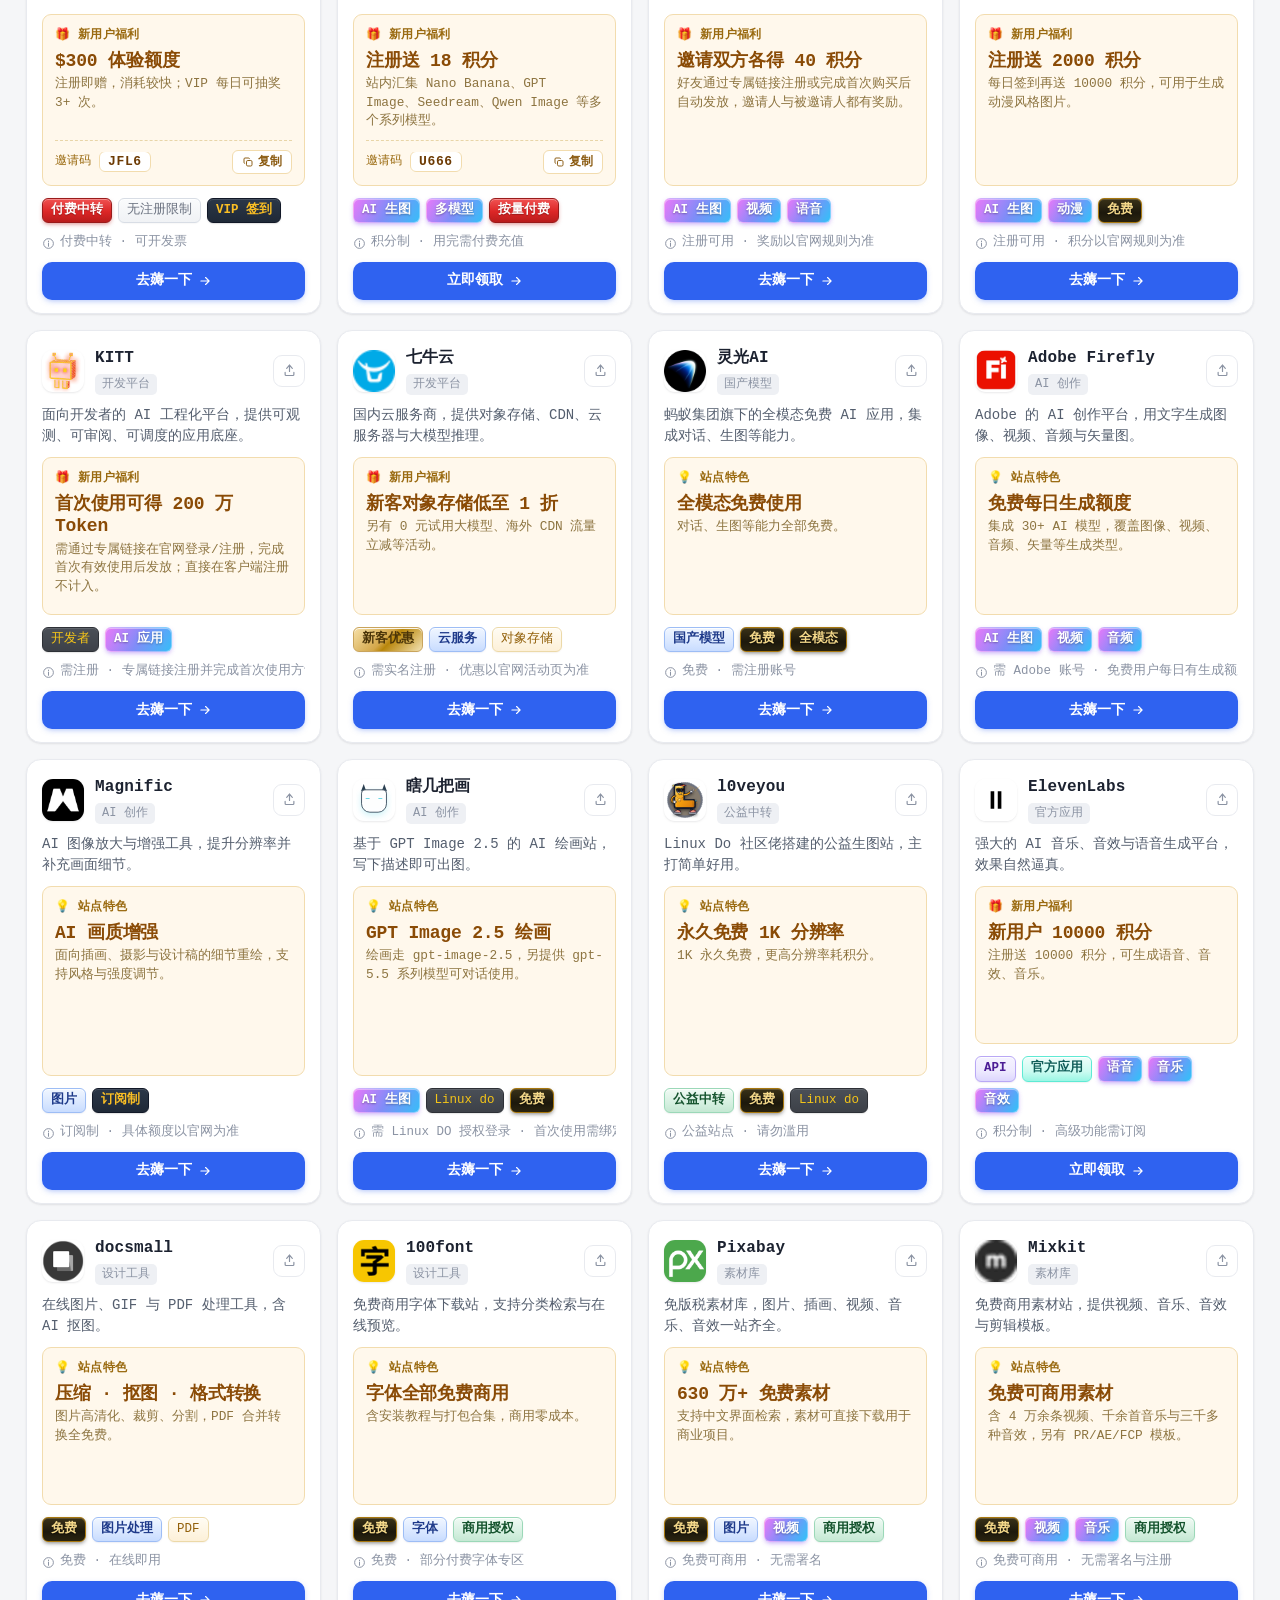
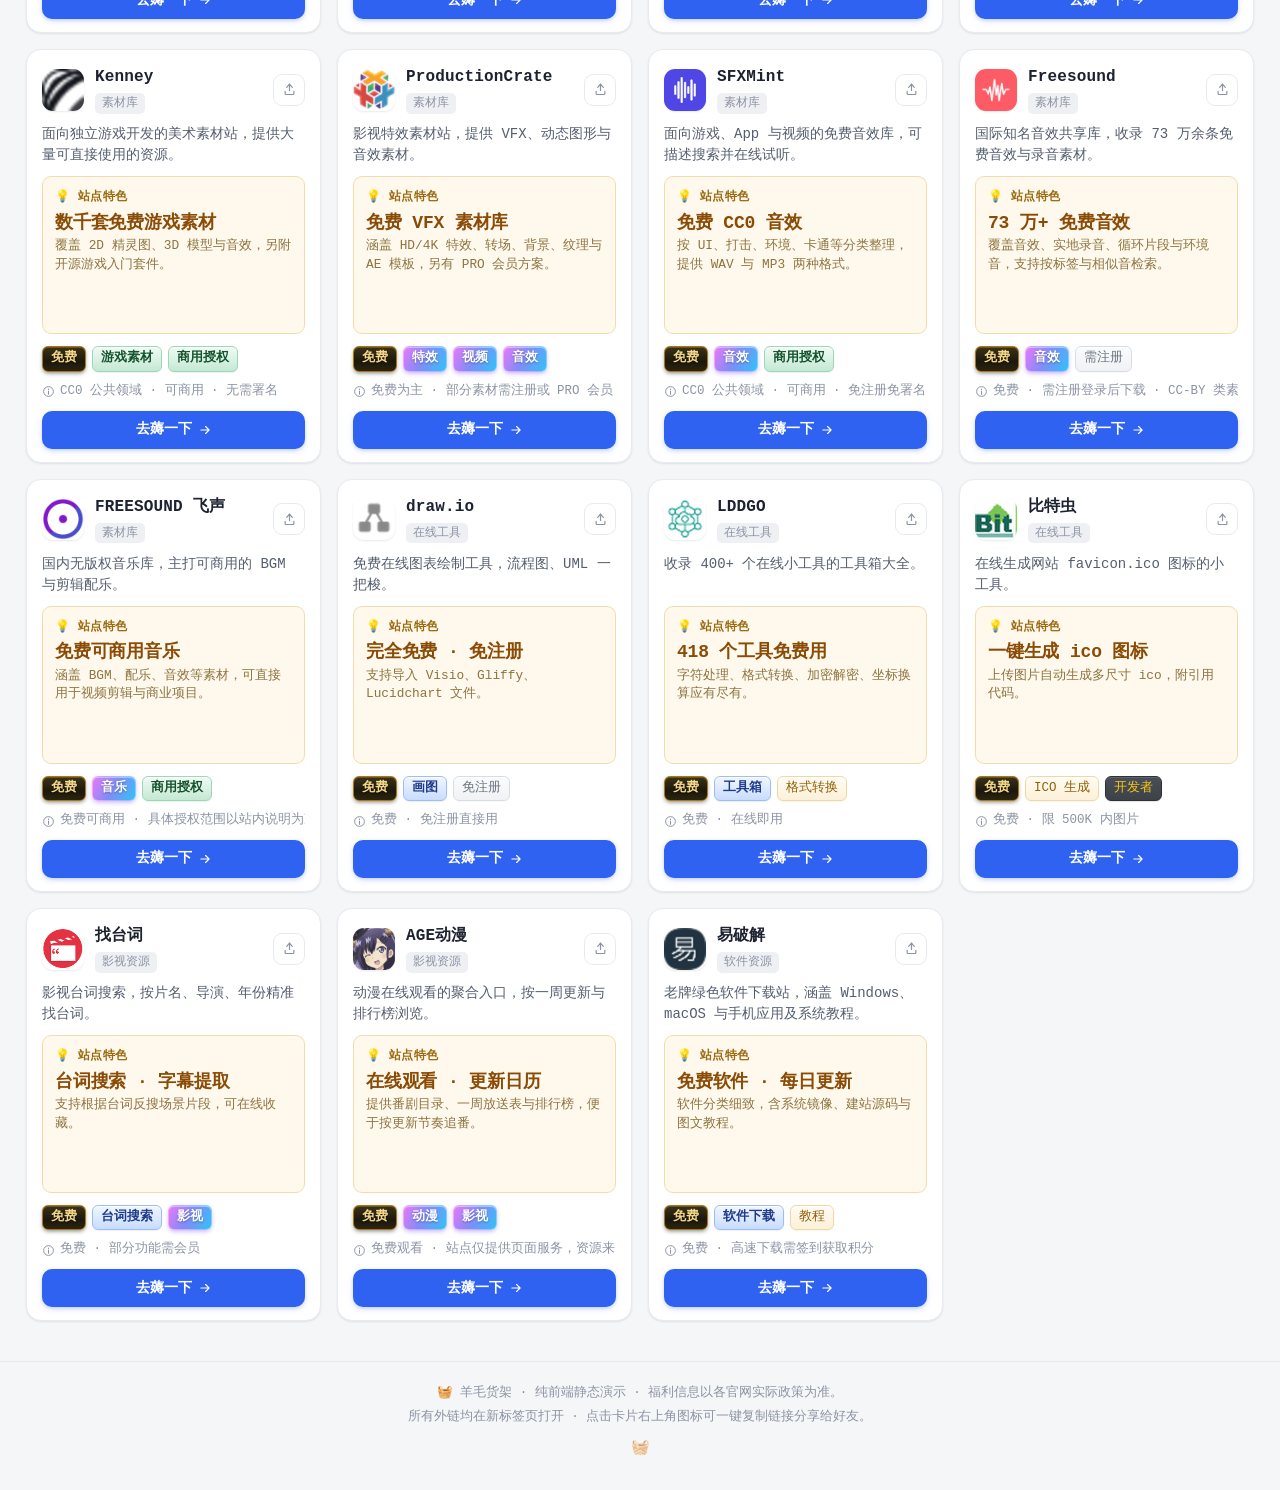
==== commit 2513d623: "Add YKKK logo and move card to end" ====
--- a/index.html
+++ b/index.html
@@ -114,7 +114,7 @@
 
   <!-- 依赖顺序：shared 提供共用常量/工具 → data 提供卡片数据 → app 为页面逻辑 -->
   <script src="js/shared.js?v=45"></script>
-  <script src="js/data.js?v=46"></script>
+  <script src="js/data.js?v=47"></script>
   <script src="js/app.js?v=45"></script>
 </body>
 </html>
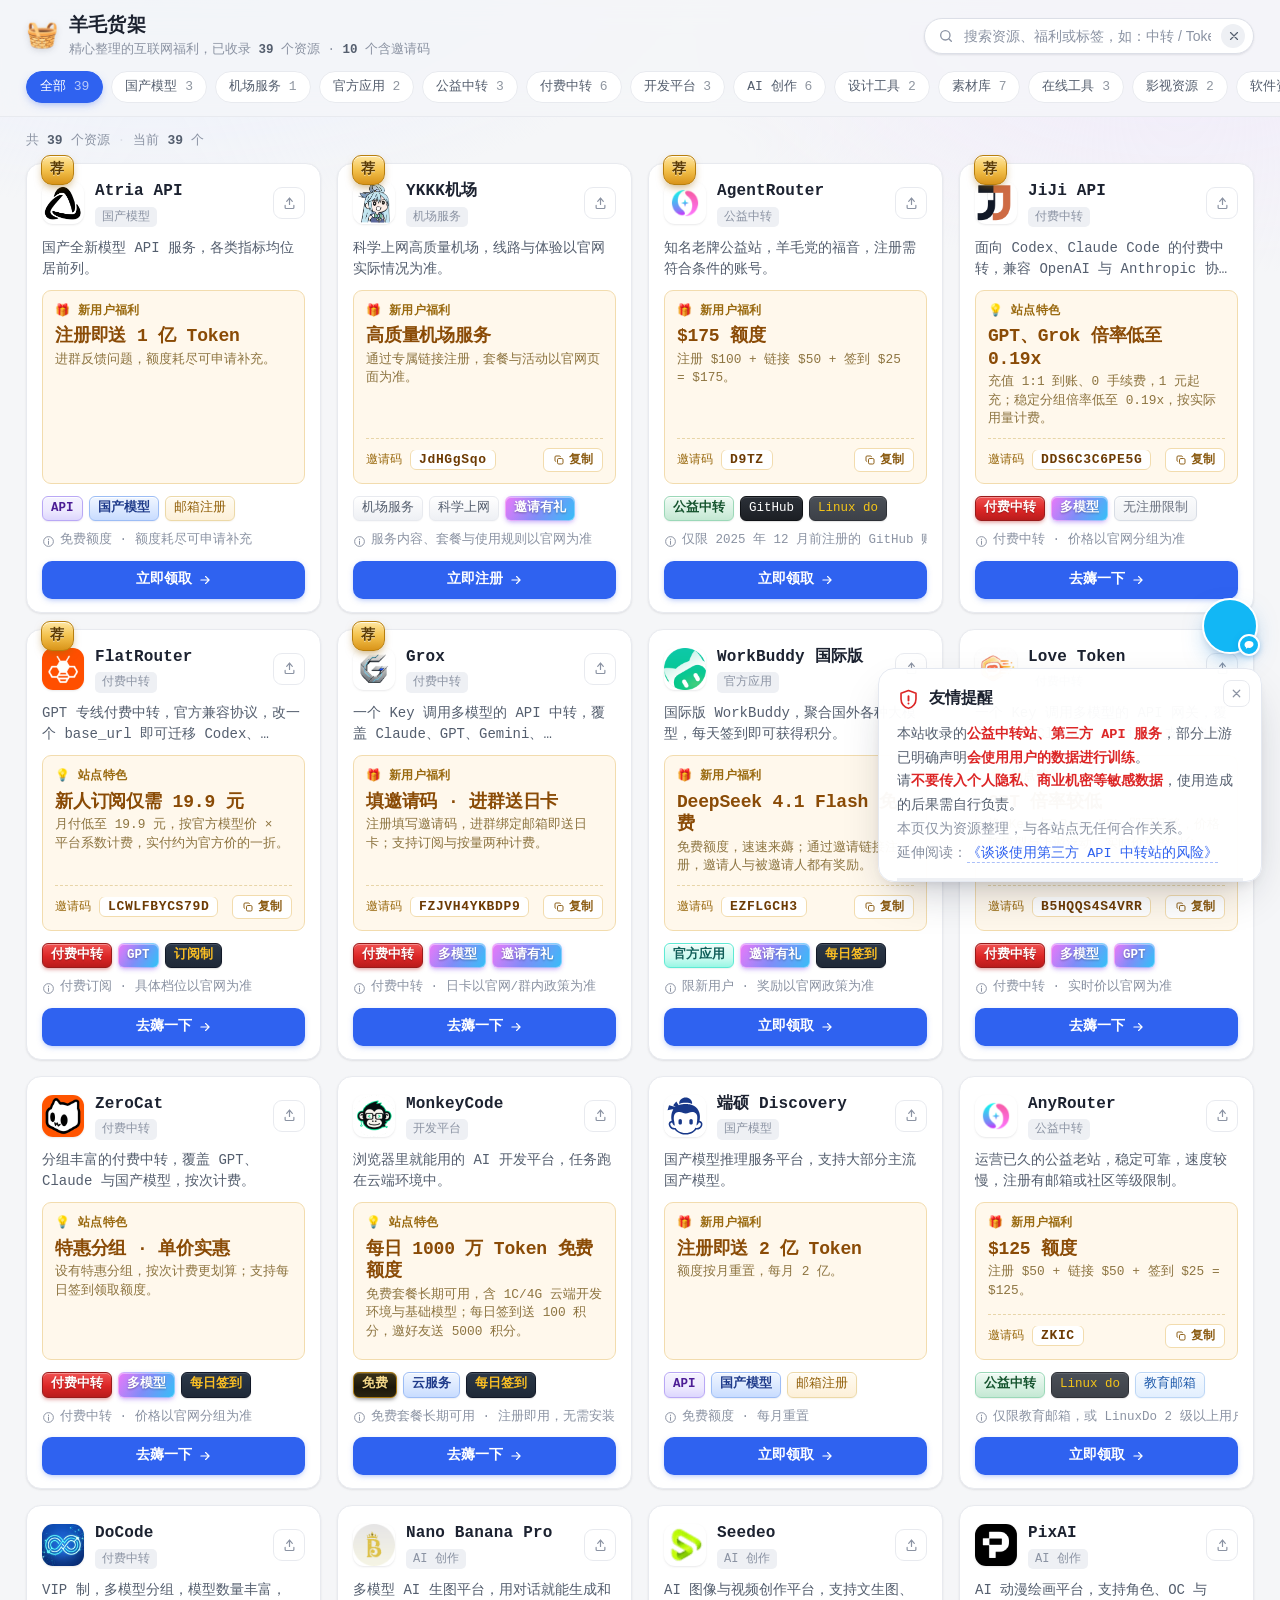
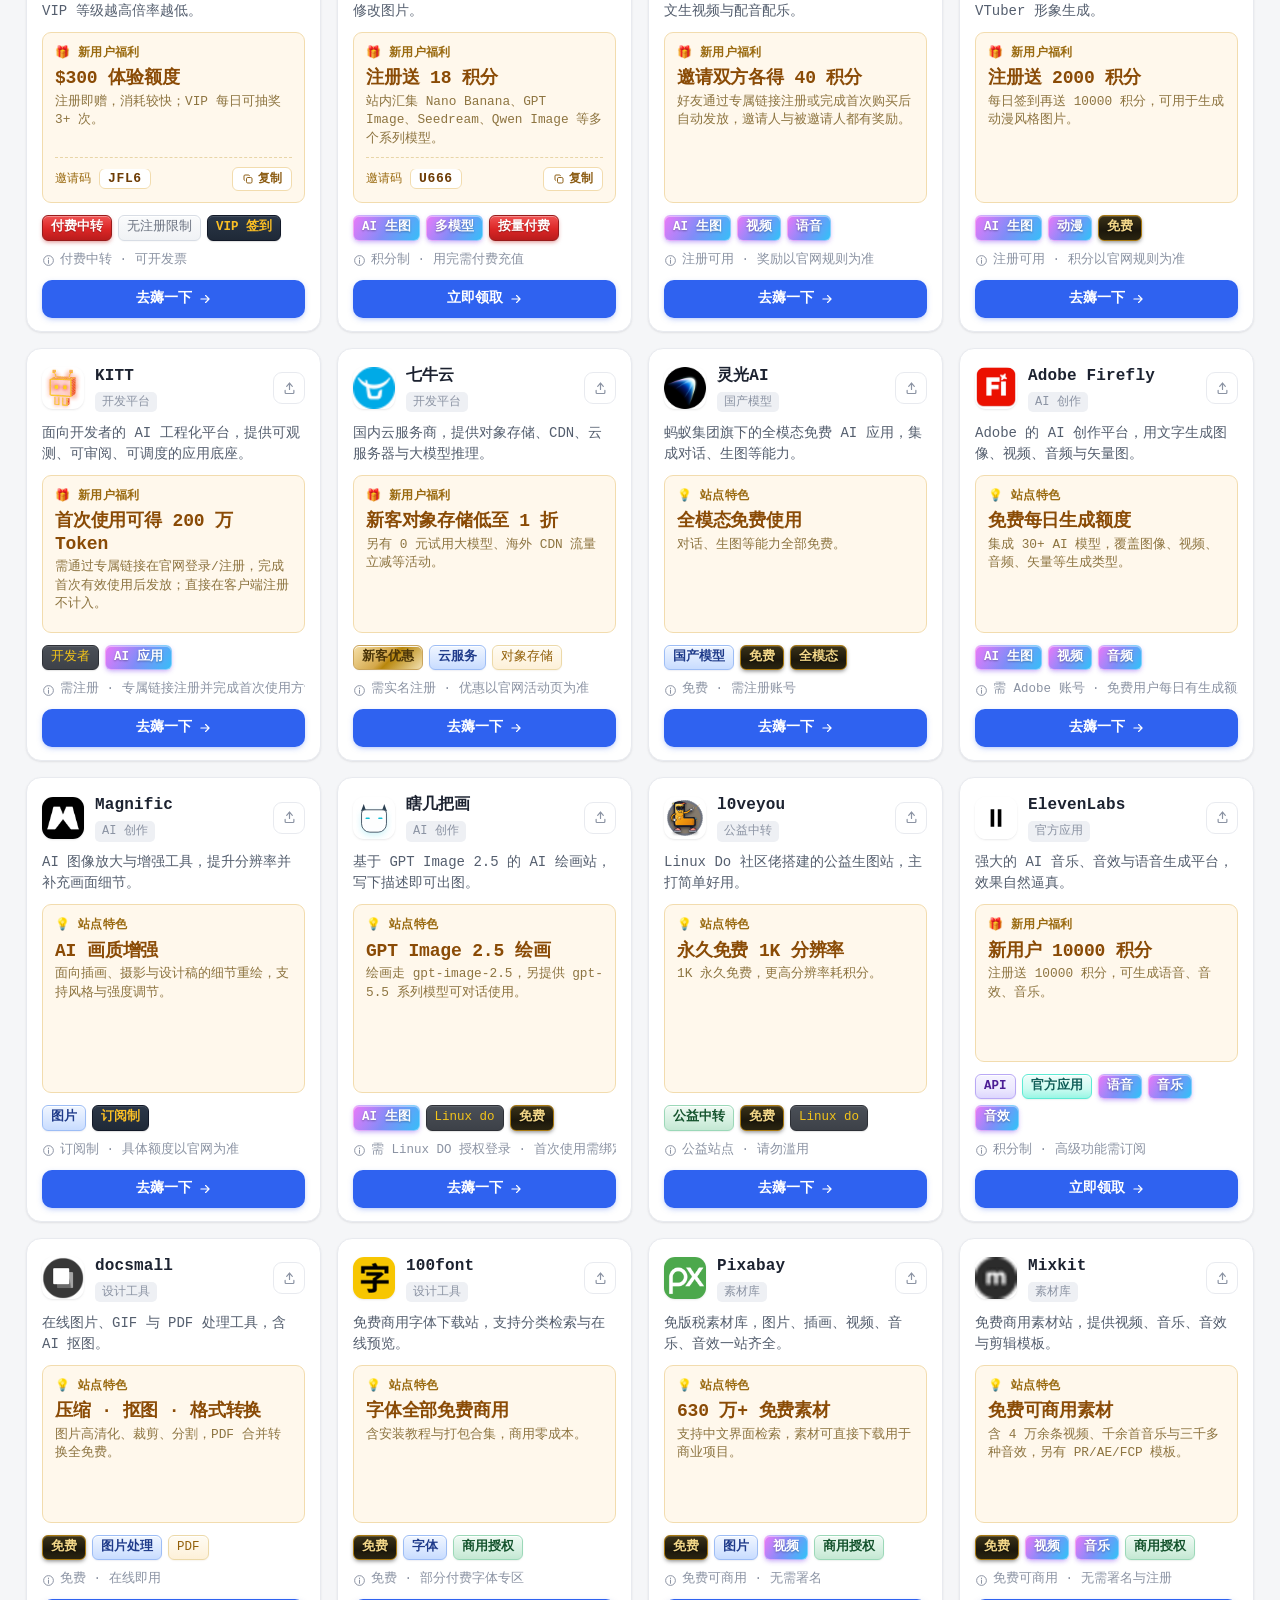
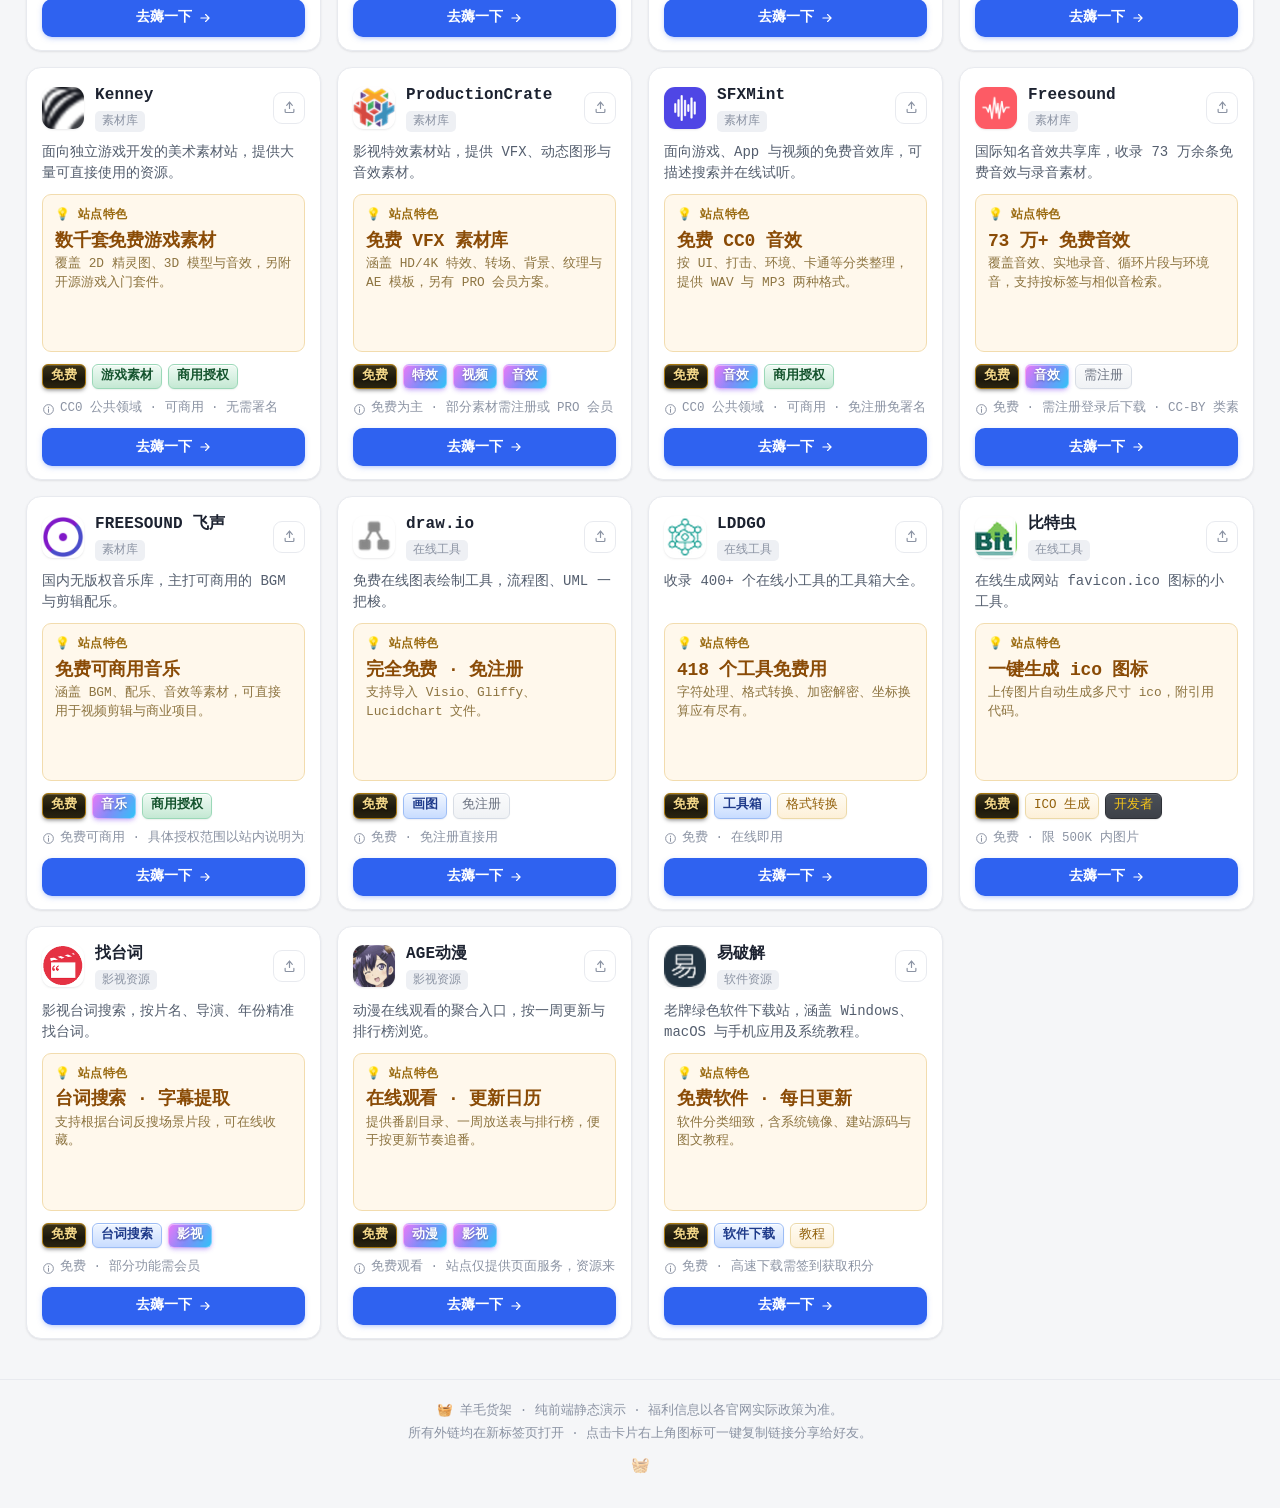
==== commit 93e2d878: "Prioritize featured cards in listing" ====
--- a/index.html
+++ b/index.html
@@ -114,7 +114,7 @@
 
   <!-- 依赖顺序：shared 提供共用常量/工具 → data 提供卡片数据 → app 为页面逻辑 -->
   <script src="js/shared.js?v=45"></script>
-  <script src="js/data.js?v=47"></script>
-  <script src="js/app.js?v=45"></script>
+  <script src="js/data.js?v=49"></script>
+  <script src="js/app.js?v=46"></script>
 </body>
 </html>
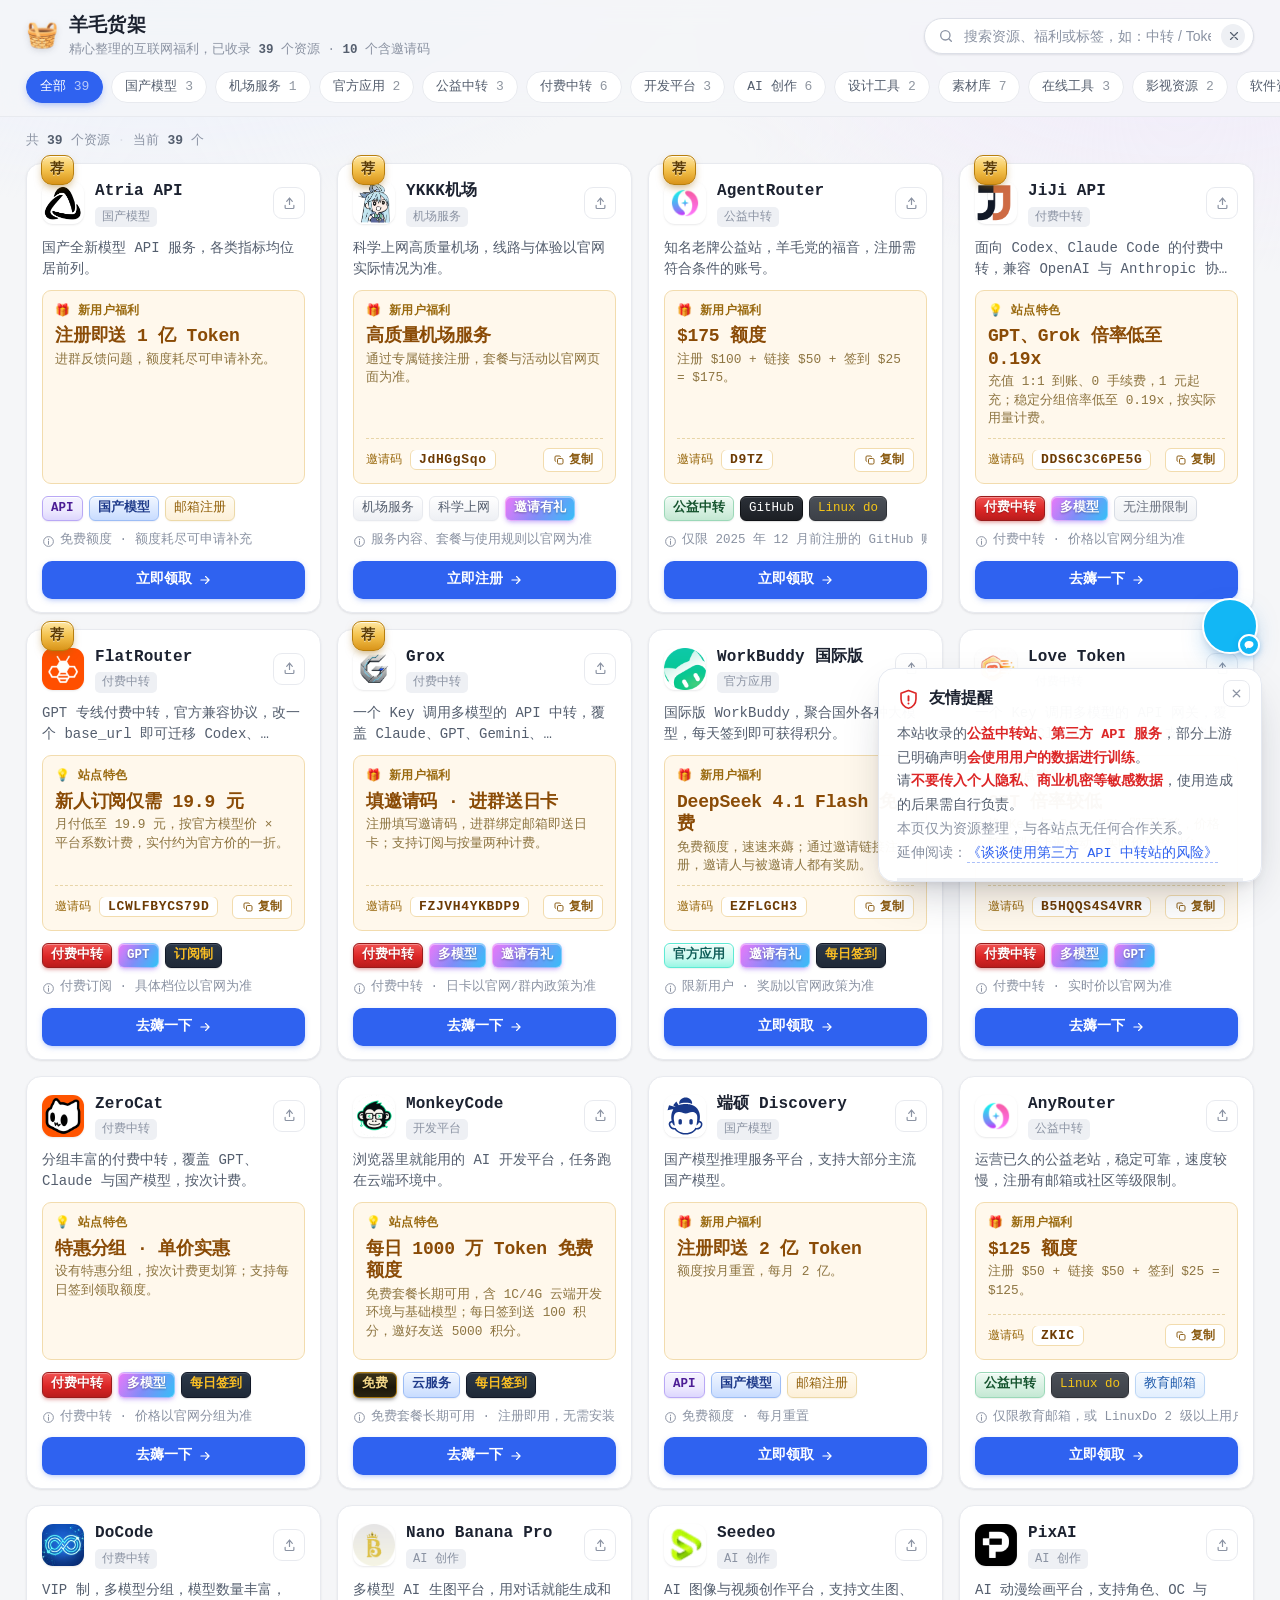
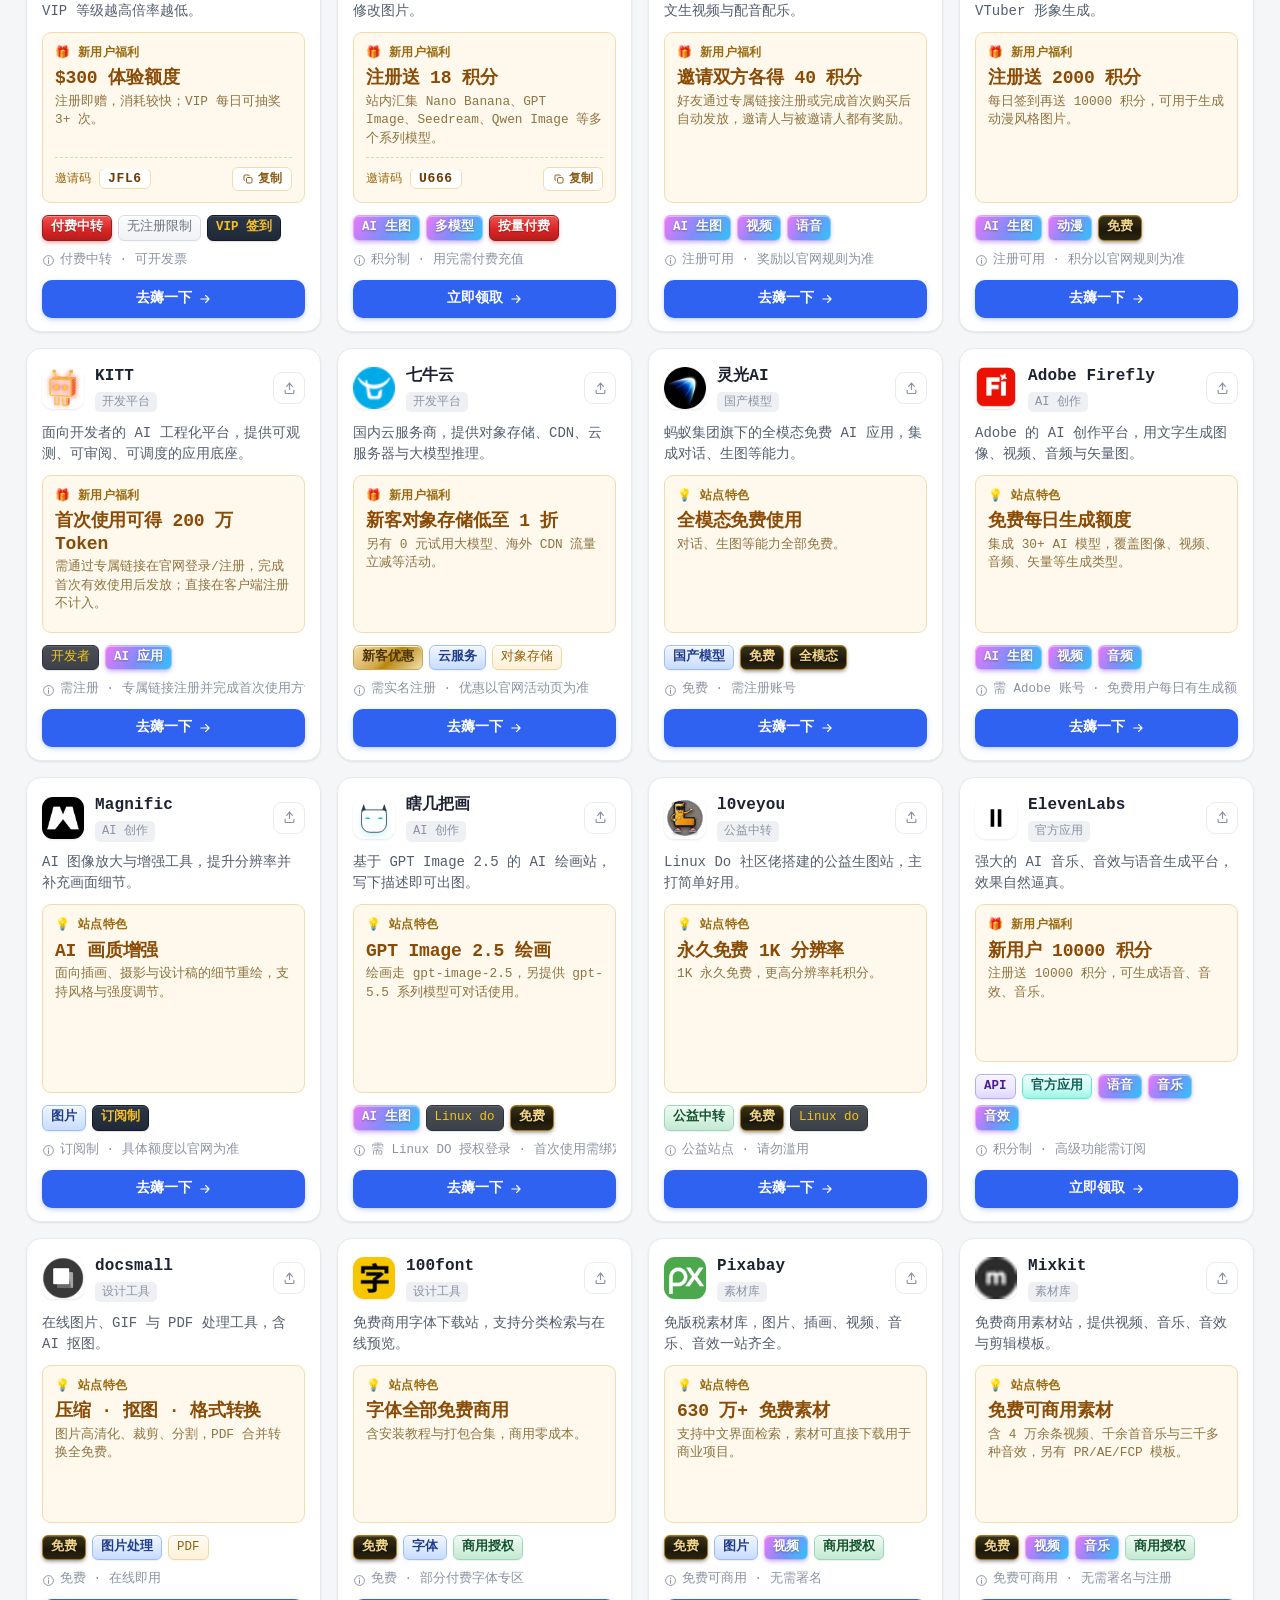
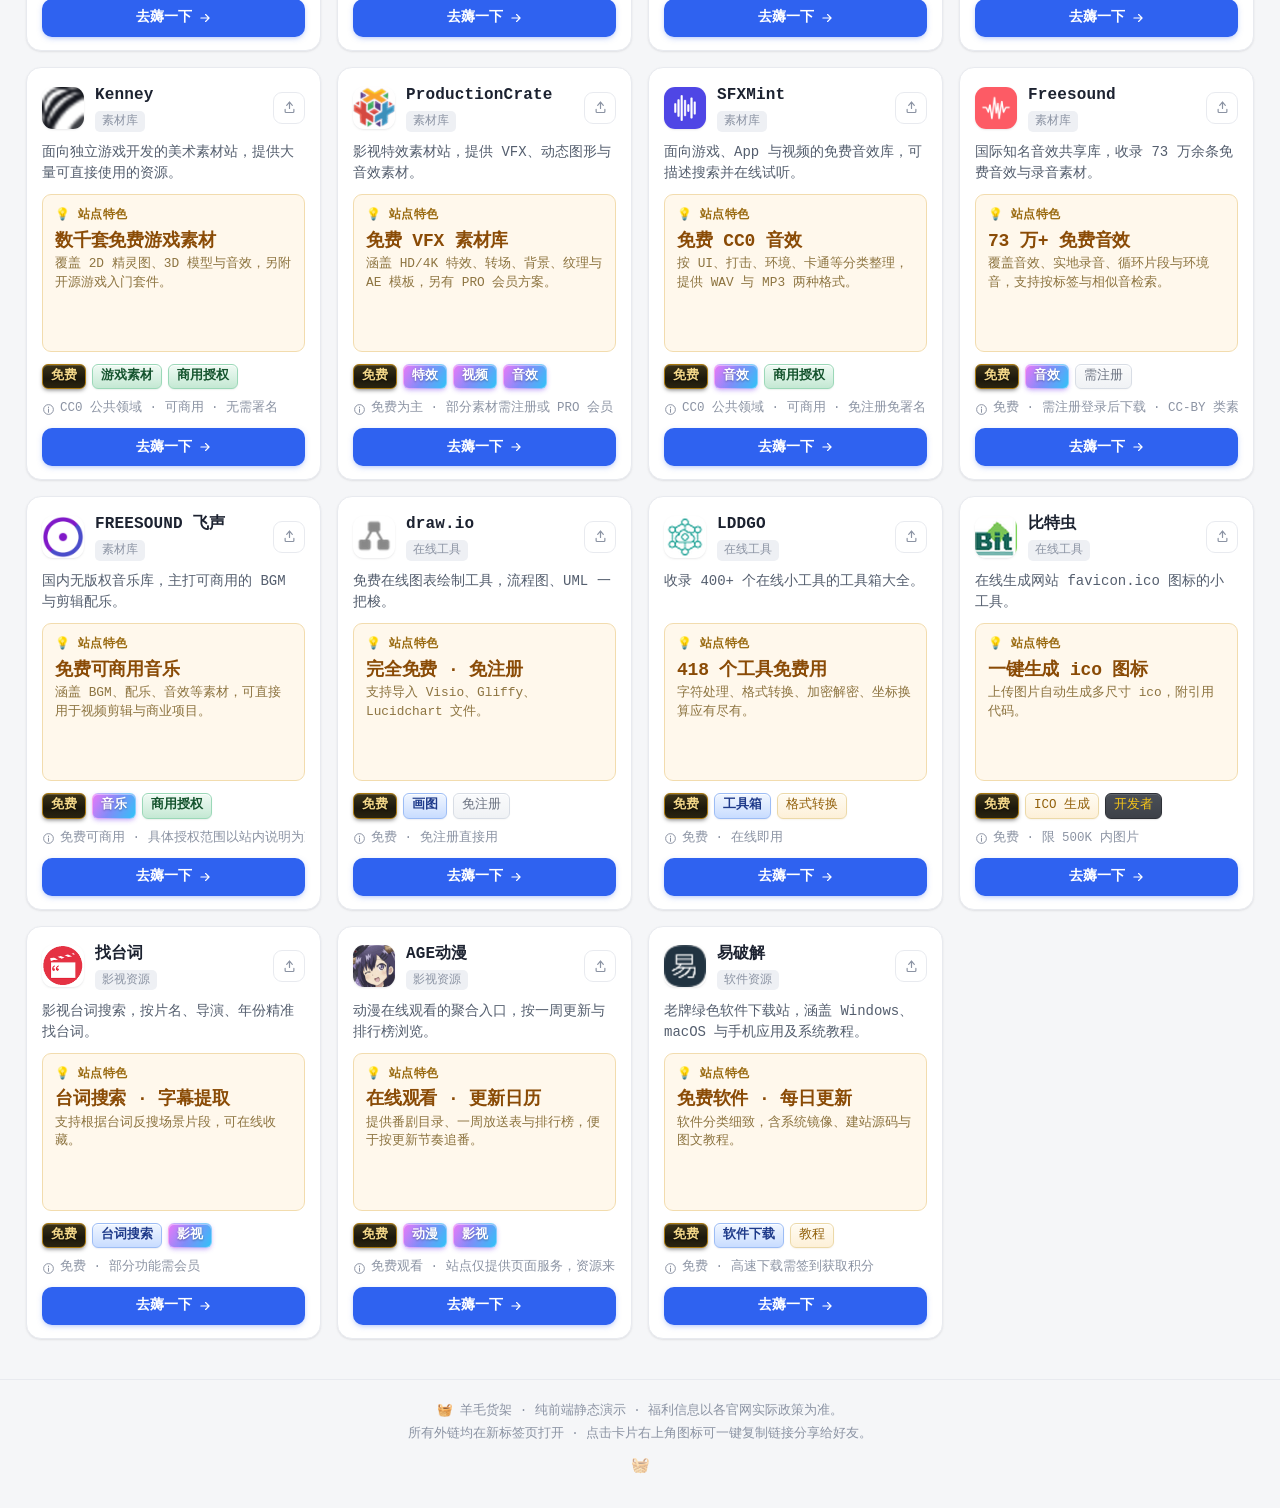
==== commit beaf3a17: "Add card deal and category transition animations" ====
--- a/index.html
+++ b/index.html
@@ -6,7 +6,7 @@
   <title>羊毛货架 · 精选福利资源导航</title>
   <meta name="description" content="互联网宝藏资源货架，专门收录那些「免费的、便捷的、值得收藏的」好东西：AI 工具与生图、模型 Token、公益中转、开源项目、免费音频素材、软件资源以及各种实用网站。每份资源都尽量整理清楚「是什么 → 能得到什么 → 怎么用」，让找资源这件事简单一点。">
   <link rel="icon" href="data:image/svg+xml,<svg xmlns='http://www.w3.org/2000/svg' viewBox='0 0 100 100'><text y='.9em' font-size='90'>🧺</text></svg>">
-  <link rel="stylesheet" href="css/style.css?v=45">
+  <link rel="stylesheet" href="css/style.css?v=46">
 </head>
 <body>
   <!-- 顶部栏：保持紧凑，一进来就能看到卡片 -->
@@ -115,6 +115,6 @@
   <!-- 依赖顺序：shared 提供共用常量/工具 → data 提供卡片数据 → app 为页面逻辑 -->
   <script src="js/shared.js?v=45"></script>
   <script src="js/data.js?v=49"></script>
-  <script src="js/app.js?v=46"></script>
+  <script src="js/app.js?v=47"></script>
 </body>
 </html>
--- a/css/style.css
+++ b/css/style.css
@@ -266,12 +266,62 @@
   transition: transform .2s var(--ease), box-shadow .2s var(--ease), border-color .2s var(--ease);
 }
 
-/* 仅首次加载时播放入场动画，避免每次筛选都重播 */
-.grid--animate .card { animation: cardIn .34s var(--ease) both; }
-
-@keyframes cardIn {
-  from { opacity: 0; transform: translateY(8px); }
-  to { opacity: 1; transform: none; }
+/* 首次加载时逐张发牌，后续筛选不重复播放 */
+.grid--animate .card {
+  animation: cardDeal .52s var(--ease) both;
+  animation-delay: var(--deal-delay, 0ms);
+}
+
+@keyframes cardDeal {
+  0% {
+    opacity: 0;
+    transform: translate3d(0, 28px, 0) rotate(2deg) scale(.96);
+  }
+  58% {
+    opacity: 1;
+    transform: translate3d(0, -3px, 0) rotate(-.35deg) scale(1.01);
+  }
+  100% {
+    opacity: 1;
+    transform: translate3d(0, 0, 0) rotate(0) scale(1);
+  }
+}
+
+/* 切换分类：新卡片从下方进入；旧卡片由 JS 生成固定定位副本后离开 */
+.card--category-enter {
+  animation: cardCategoryEnter .42s var(--ease) both;
+  animation-delay: var(--category-delay, 0ms);
+}
+
+@keyframes cardCategoryEnter {
+  from {
+    opacity: 0;
+    transform: translate3d(0, 24px, 0) scale(.96);
+  }
+  to {
+    opacity: 1;
+    transform: translate3d(0, 0, 0) scale(1);
+  }
+}
+
+.card--leaving {
+  position: fixed;
+  z-index: 20;
+  margin: 0;
+  pointer-events: none;
+  transform-origin: center center;
+  animation: cardLeave .42s var(--ease) both;
+}
+
+@keyframes cardLeave {
+  from {
+    opacity: 1;
+    transform: translate3d(0, 0, 0) scale(1) rotate(0);
+  }
+  to {
+    opacity: 0;
+    transform: translate3d(0, -22px, 0) scale(.94) rotate(-1.5deg);
+  }
 }
 
 .card::after {
@@ -1205,6 +1255,14 @@
 
 @media (prefers-reduced-motion: reduce) {
   *, *::after { animation-duration: .01ms !important; transition-duration: .01ms !important; }
+  .grid--animate .card,
+  .card--category-enter,
+  .card--leaving {
+    animation-delay: 0ms !important;
+    animation-duration: .01ms !important;
+    opacity: 1 !important;
+    transform: none !important;
+  }
 }
 
 /* —— 渲染性能优化（不改变视觉）—— */
